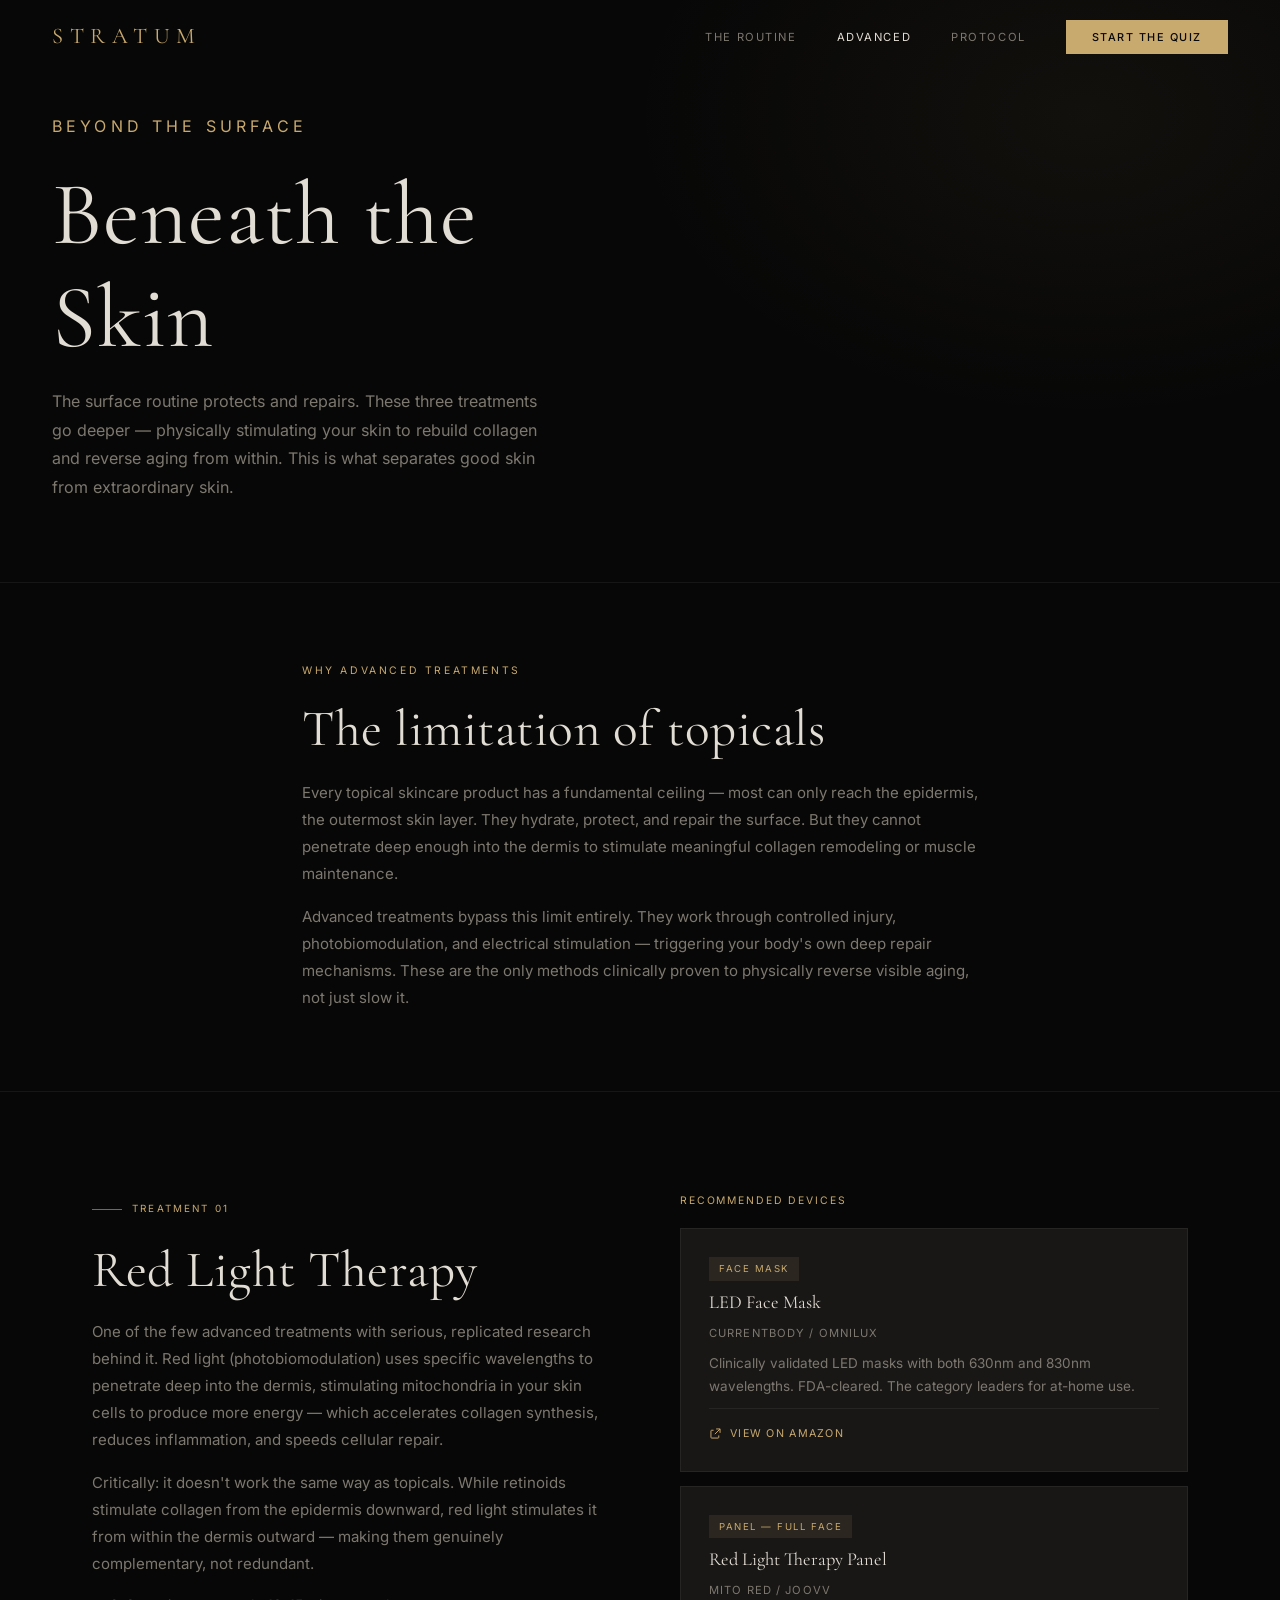
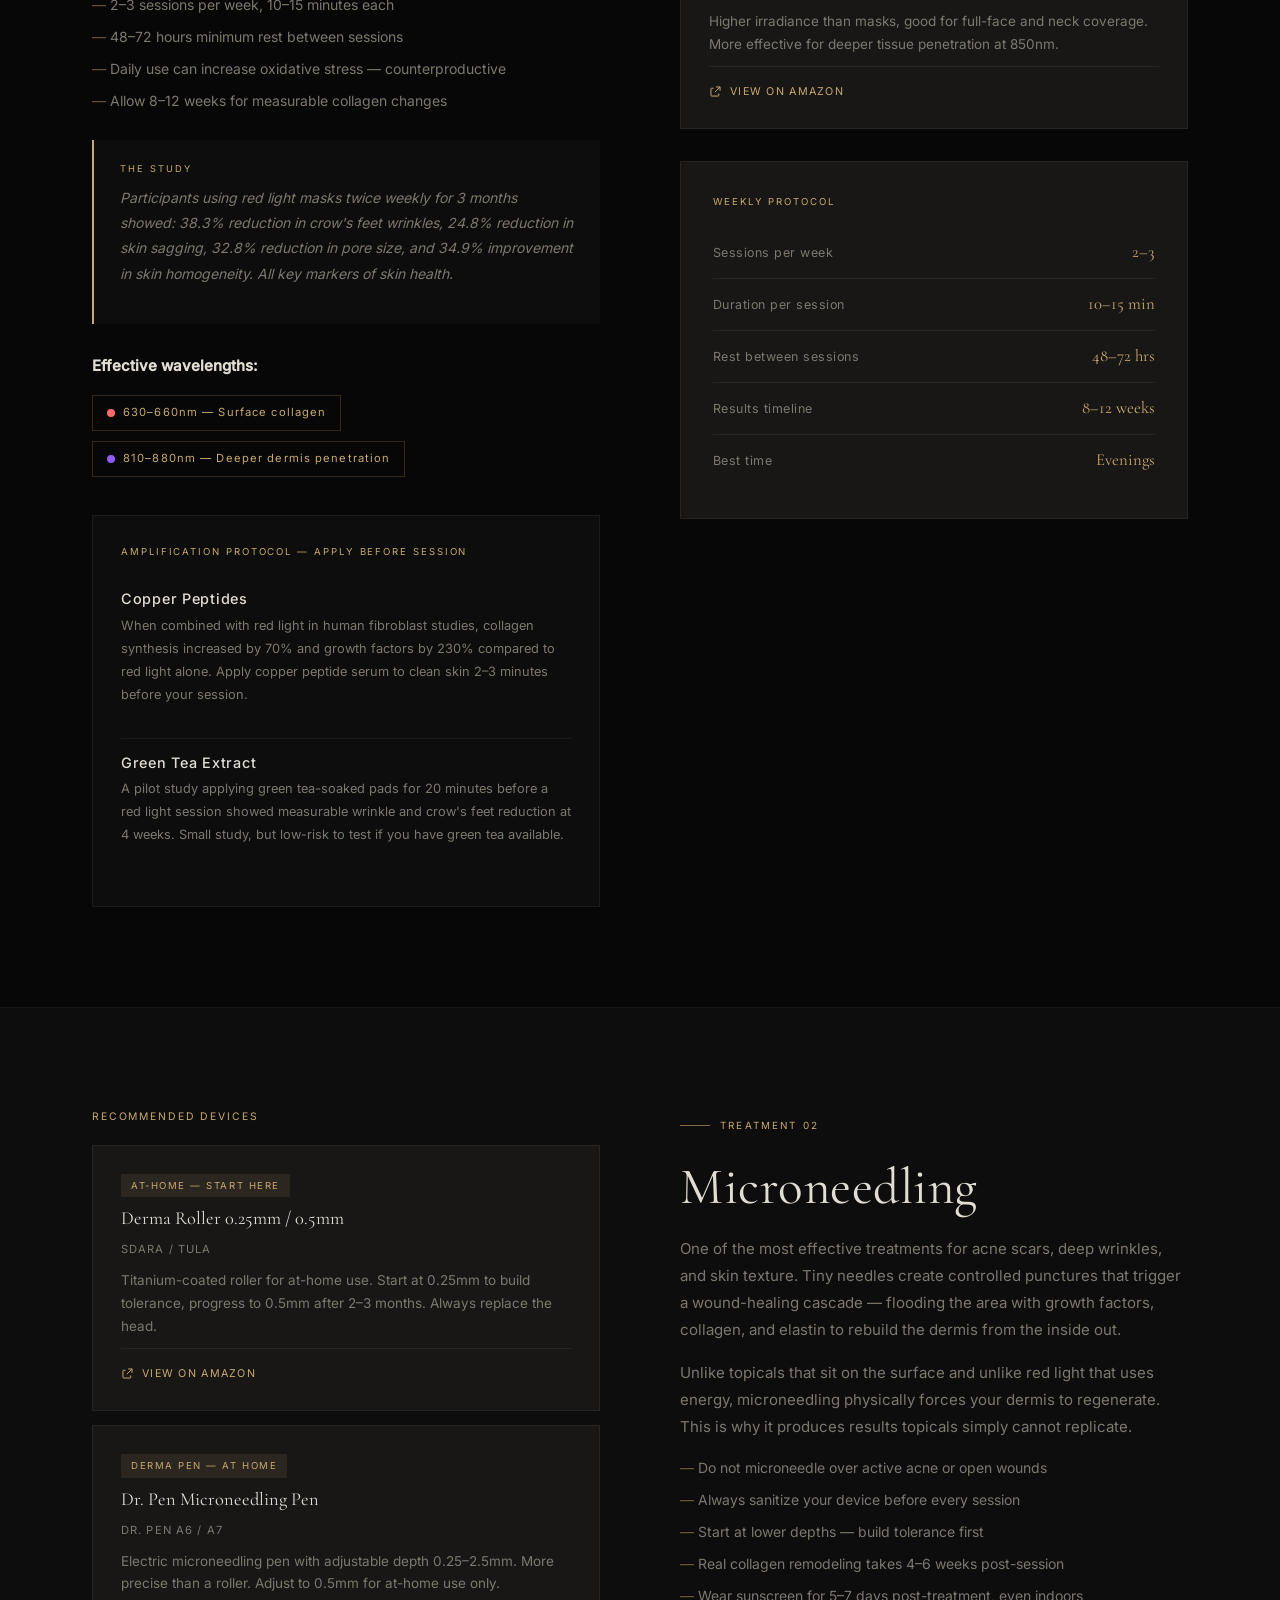
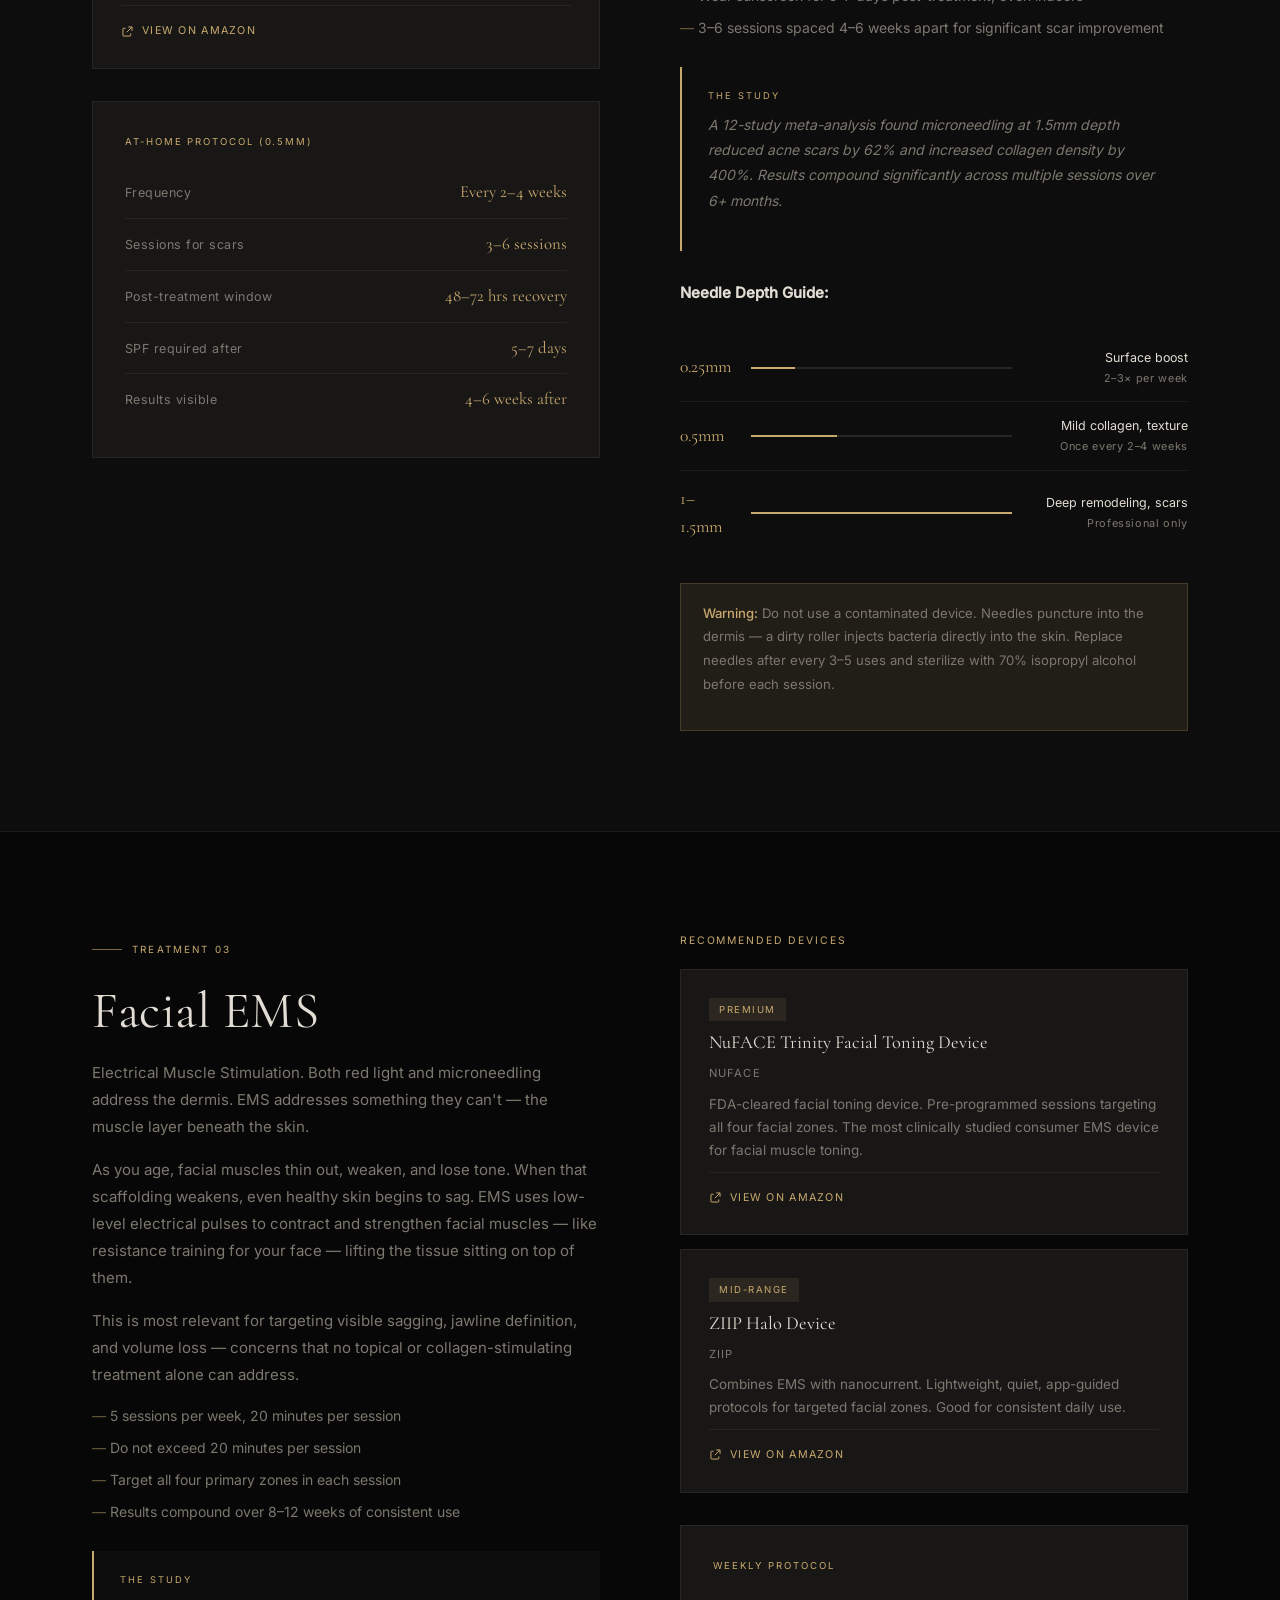
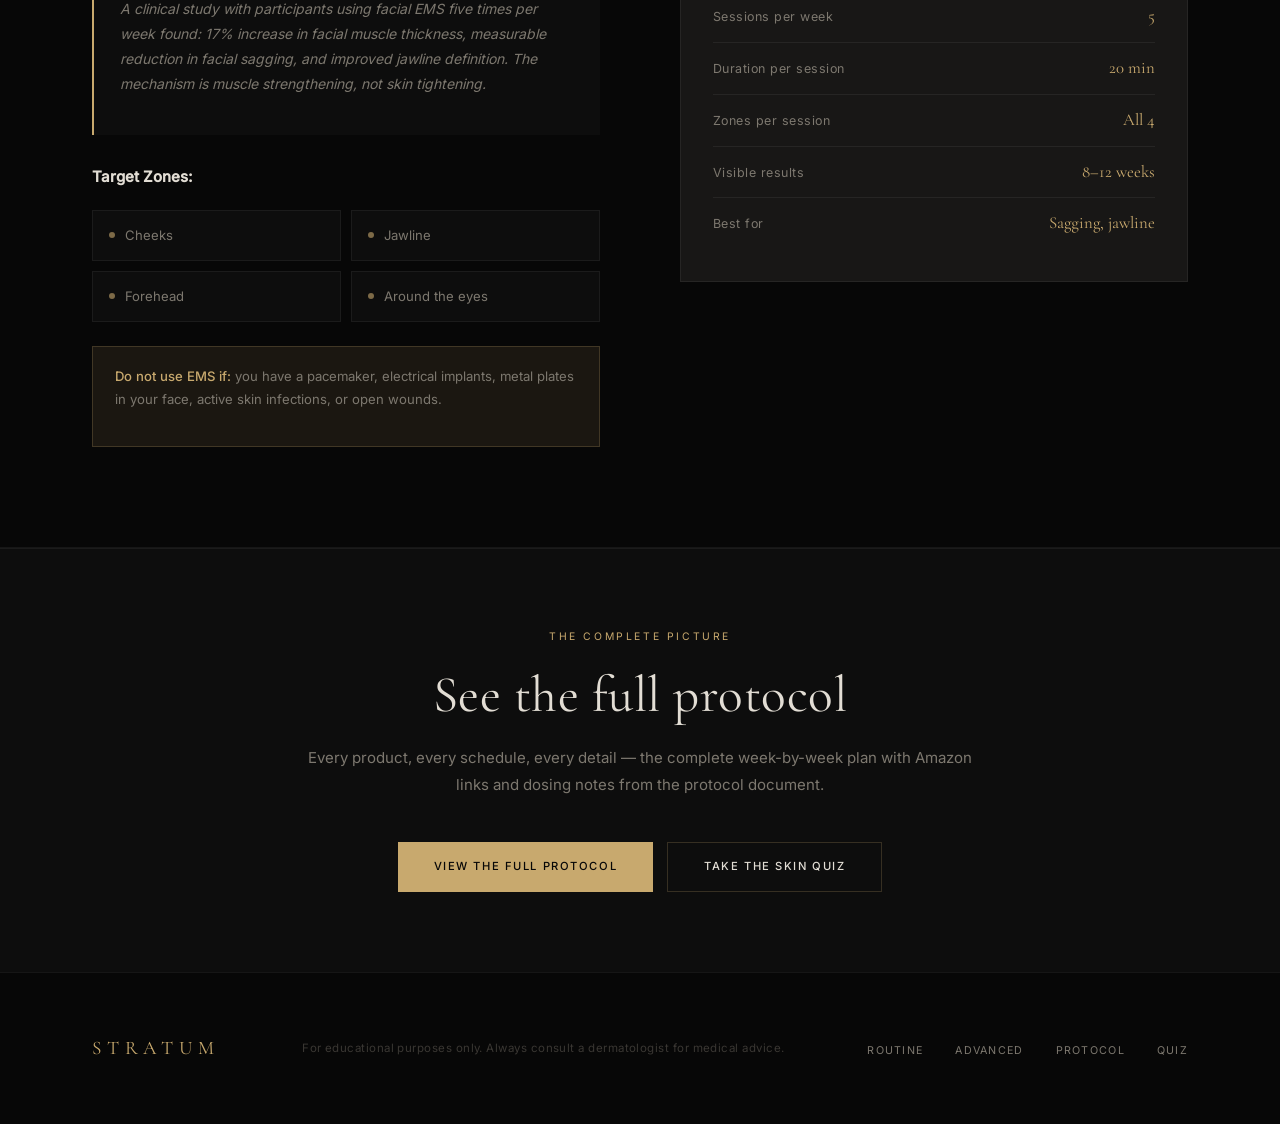
==== advanced.html @ c1dcb4db "Initial deploy — STRATUM skincare site Static site with surface routine, advanced treatments, full p" ====
<!DOCTYPE html>
<html lang="en">
<head>
  <meta charset="UTF-8">
  <meta name="viewport" content="width=device-width, initial-scale=1.0">
  <title>Advanced Treatments — STRATUM</title>
  <link rel="stylesheet" href="styles.css">
  <style>
    .treatment-section {
      padding: 100px 0;
      border-bottom: 1px solid var(--border);
    }
    .treatment-section:last-of-type { border-bottom: none; }
    .treatment-inner {
      display: grid;
      grid-template-columns: 1fr 1fr;
      gap: 80px;
      align-items: start;
    }
    .treatment-badge {
      display: inline-flex;
      align-items: center;
      gap: 10px;
      font-size: 0.62rem;
      letter-spacing: 0.22em;
      text-transform: uppercase;
      color: var(--gold);
      margin-bottom: 24px;
    }
    .treatment-badge::before {
      content: '';
      display: block;
      width: 30px;
      height: 1px;
      background: var(--gold);
      opacity: 0.6;
    }
    .treatment-content h2 { margin-bottom: 18px; }
    .treatment-content p { margin-bottom: 16px; }
    .treatment-content ul { list-style: none; padding: 0; margin: 16px 0; }
    .treatment-content ul li {
      position: relative;
      padding-left: 18px;
      font-size: 0.875rem;
      color: var(--text-muted);
      margin-bottom: 9px;
      line-height: 1.65;
    }
    .treatment-content ul li::before { content: '—'; position: absolute; left: 0; color: var(--gold); opacity: 0.5; }

    /* Protocol card */
    .protocol-card {
      background: var(--card);
      border: 1px solid var(--border);
      padding: 32px;
    }
    .protocol-card-label {
      font-size: 0.6rem;
      letter-spacing: 0.2em;
      text-transform: uppercase;
      color: var(--gold);
      margin-bottom: 18px;
      display: block;
    }
    .protocol-row {
      display: flex;
      justify-content: space-between;
      align-items: baseline;
      padding: 12px 0;
      border-bottom: 1px solid var(--border);
    }
    .protocol-row:last-child { border-bottom: none; }
    .protocol-key { font-size: 0.78rem; color: var(--text-muted); letter-spacing: 0.04em; }
    .protocol-val {
      font-family: var(--font-display);
      font-size: 1.05rem;
      color: var(--gold);
    }

    /* Needle depth visual */
    .depth-visual { margin: 28px 0; }
    .depth-row {
      display: flex;
      align-items: center;
      gap: 16px;
      padding: 14px 0;
      border-bottom: 1px solid var(--border);
    }
    .depth-row:last-child { border-bottom: none; }
    .depth-mm {
      font-family: var(--font-display);
      font-size: 1.1rem;
      color: var(--gold);
      width: 55px;
      flex-shrink: 0;
    }
    .depth-bar-wrap { flex: 1; height: 2px; background: var(--border-mid); }
    .depth-bar { height: 100%; background: var(--gold); }
    .depth-info { display: flex; flex-direction: column; gap: 2px; flex-shrink: 0; min-width: 160px; text-align: right; }
    .depth-title { font-size: 0.78rem; color: var(--text); }
    .depth-freq { font-size: 0.68rem; color: var(--text-muted); letter-spacing: 0.06em; }

    /* Wavelength badge */
    .wavelength-badge {
      display: inline-flex;
      align-items: center;
      gap: 8px;
      padding: 8px 14px;
      border: 1px solid var(--gold-border);
      font-size: 0.7rem;
      color: var(--gold);
      letter-spacing: 0.1em;
      margin-right: 10px;
      margin-bottom: 10px;
    }
    .wavelength-dot { width: 8px; height: 8px; border-radius: 50%; }

    /* EMS zones */
    .zone-grid { display: grid; grid-template-columns: 1fr 1fr; gap: 10px; margin-top: 20px; }
    .zone-item {
      padding: 14px 16px;
      background: var(--surface);
      border: 1px solid var(--border);
      font-size: 0.82rem;
      color: var(--text-muted);
      display: flex;
      align-items: center;
      gap: 10px;
    }
    .zone-item::before {
      content: '';
      display: block;
      width: 6px; height: 6px;
      border-radius: 50%;
      background: var(--gold);
      opacity: 0.6;
      flex-shrink: 0;
    }

    .amplifier-box {
      background: var(--surface);
      border: 1px solid var(--border);
      padding: 28px;
      margin-top: 28px;
    }
    .amplifier-box-label {
      font-size: 0.6rem;
      letter-spacing: 0.2em;
      text-transform: uppercase;
      color: var(--gold);
      margin-bottom: 16px;
      display: block;
    }
    .amplifier-item {
      padding: 16px 0;
      border-bottom: 1px solid var(--border);
    }
    .amplifier-item:last-child { border-bottom: none; }
    .amplifier-item h5 { font-size: 0.9rem; margin-bottom: 6px; font-family: var(--font-body); font-weight: 500; color: var(--text); }
    .amplifier-item p { font-size: 0.8rem; }

    @media (max-width: 960px) {
      .treatment-inner { grid-template-columns: 1fr; gap: 48px; }
      .depth-info { min-width: 120px; }
    }
    @media (max-width: 640px) {
      .zone-grid { grid-template-columns: 1fr; }
    }
  </style>
</head>
<body>

  <nav class="nav" id="nav">
    <a href="index.html" class="nav-logo">Stratum</a>
    <ul class="nav-links">
      <li><a href="surface.html">The Routine</a></li>
      <li><a href="advanced.html" class="active">Advanced</a></li>
      <li><a href="protocol.html">Protocol</a></li>
      <li><a href="quiz.html" class="nav-quiz">Start the Quiz</a></li>
    </ul>
  </nav>

  <!-- Page Hero -->
  <div class="page-hero">
    <p class="page-hero-label">Beyond the Surface</p>
    <h1>Beneath the<br>Skin</h1>
    <p>The surface routine protects and repairs. These three treatments go deeper — physically stimulating your skin to rebuild collagen and reverse aging from within. This is what separates good skin from extraordinary skin.</p>
  </div>

  <!-- Intro context -->
  <section style="padding:80px 0; border-bottom:1px solid var(--border);">
    <div class="container-sm">
      <div class="fade-up">
        <span class="section-label">Why Advanced Treatments</span>
        <h2 style="margin-bottom:20px;">The limitation of topicals</h2>
        <p>Every topical skincare product has a fundamental ceiling — most can only reach the epidermis, the outermost skin layer. They hydrate, protect, and repair the surface. But they cannot penetrate deep enough into the dermis to stimulate meaningful collagen remodeling or muscle maintenance.</p>
        <p style="margin-top:16px;">Advanced treatments bypass this limit entirely. They work through controlled injury, photobiomodulation, and electrical stimulation — triggering your body's own deep repair mechanisms. These are the only methods clinically proven to physically reverse visible aging, not just slow it.</p>
      </div>
    </div>
  </section>

  <!-- ── TREATMENT 01: RED LIGHT THERAPY ── -->
  <section class="treatment-section">
    <div class="container">
      <div class="treatment-inner fade-up">
        <div class="treatment-content">
          <div class="treatment-badge">Treatment 01</div>
          <h2>Red Light Therapy</h2>
          <p>One of the few advanced treatments with serious, replicated research behind it. Red light (photobiomodulation) uses specific wavelengths to penetrate deep into the dermis, stimulating mitochondria in your skin cells to produce more energy — which accelerates collagen synthesis, reduces inflammation, and speeds cellular repair.</p>
          <p>Critically: it doesn't work the same way as topicals. While retinoids stimulate collagen from the epidermis downward, red light stimulates it from within the dermis outward — making them genuinely complementary, not redundant.</p>
          <ul>
            <li>2–3 sessions per week, 10–15 minutes each</li>
            <li>48–72 hours minimum rest between sessions</li>
            <li>Daily use can increase oxidative stress — counterproductive</li>
            <li>Allow 8–12 weeks for measurable collagen changes</li>
          </ul>
          <div class="science-box">
            <span class="science-label">The Study</span>
            <p>Participants using red light masks twice weekly for 3 months showed: 38.3% reduction in crow's feet wrinkles, 24.8% reduction in skin sagging, 32.8% reduction in pore size, and 34.9% improvement in skin homogeneity. All key markers of skin health.</p>
          </div>

          <p style="margin-top:24px;"><strong style="color:var(--text);">Effective wavelengths:</strong></p>
          <div style="margin-top:12px;">
            <div class="wavelength-badge">
              <div class="wavelength-dot" style="background:#ff6b6b;"></div>
              630–660nm — Surface collagen
            </div>
            <div class="wavelength-badge">
              <div class="wavelength-dot" style="background:#8b5cf6;"></div>
              810–880nm — Deeper dermis penetration
            </div>
          </div>

          <div class="amplifier-box">
            <span class="amplifier-box-label">Amplification Protocol — Apply Before Session</span>
            <div class="amplifier-item">
              <h5>Copper Peptides</h5>
              <p>When combined with red light in human fibroblast studies, collagen synthesis increased by 70% and growth factors by 230% compared to red light alone. Apply copper peptide serum to clean skin 2–3 minutes before your session.</p>
            </div>
            <div class="amplifier-item">
              <h5>Green Tea Extract</h5>
              <p>A pilot study applying green tea-soaked pads for 20 minutes before a red light session showed measurable wrinkle and crow's feet reduction at 4 weeks. Small study, but low-risk to test if you have green tea available.</p>
            </div>
          </div>
        </div>

        <div>
          <p class="step-products-label">Recommended Devices</p>
          <div style="display:flex;flex-direction:column;gap:14px;margin-bottom:32px;">
            <div class="product-card">
              <span class="product-tag">Face Mask</span>
              <div class="product-name">LED Face Mask</div>
              <div class="product-brand">CurrentBody / Omnilux</div>
              <p class="product-desc">Clinically validated LED masks with both 630nm and 830nm wavelengths. FDA-cleared. The category leaders for at-home use.</p>
              <a href="https://amzn.to/3Mafp1Z" target="_blank" class="amazon-link">
                <svg viewBox="0 0 20 20" fill="none" stroke="currentColor" stroke-width="1.5"><path d="M11 3H17V9M17 3L9 11M7 5H4a1 1 0 00-1 1v10a1 1 0 001 1h10a1 1 0 001-1v-3"/></svg>
                View on Amazon
              </a>
            </div>
            <div class="product-card">
              <span class="product-tag">Panel — Full Face</span>
              <div class="product-name">Red Light Therapy Panel</div>
              <div class="product-brand">Mito Red / Joovv</div>
              <p class="product-desc">Higher irradiance than masks, good for full-face and neck coverage. More effective for deeper tissue penetration at 850nm.</p>
              <a href="https://amzn.to/3Mafp1Z" target="_blank" class="amazon-link">
                <svg viewBox="0 0 20 20" fill="none" stroke="currentColor" stroke-width="1.5"><path d="M11 3H17V9M17 3L9 11M7 5H4a1 1 0 00-1 1v10a1 1 0 001 1h10a1 1 0 001-1v-3"/></svg>
                View on Amazon
              </a>
            </div>
          </div>
          <div class="protocol-card">
            <span class="protocol-card-label">Weekly Protocol</span>
            <div class="protocol-row"><span class="protocol-key">Sessions per week</span><span class="protocol-val">2–3</span></div>
            <div class="protocol-row"><span class="protocol-key">Duration per session</span><span class="protocol-val">10–15 min</span></div>
            <div class="protocol-row"><span class="protocol-key">Rest between sessions</span><span class="protocol-val">48–72 hrs</span></div>
            <div class="protocol-row"><span class="protocol-key">Results timeline</span><span class="protocol-val">8–12 weeks</span></div>
            <div class="protocol-row"><span class="protocol-key">Best time</span><span class="protocol-val">Evenings</span></div>
          </div>
        </div>
      </div>
    </div>
  </section>

  <!-- ── TREATMENT 02: MICRONEEDLING ── -->
  <section class="treatment-section" style="background:var(--surface);">
    <div class="container">
      <div class="treatment-inner fade-up" style="direction:rtl;">
        <div class="treatment-content" style="direction:ltr;">
          <div class="treatment-badge">Treatment 02</div>
          <h2>Microneedling</h2>
          <p>One of the most effective treatments for acne scars, deep wrinkles, and skin texture. Tiny needles create controlled punctures that trigger a wound-healing cascade — flooding the area with growth factors, collagen, and elastin to rebuild the dermis from the inside out.</p>
          <p>Unlike topicals that sit on the surface and unlike red light that uses energy, microneedling physically forces your dermis to regenerate. This is why it produces results topicals simply cannot replicate.</p>
          <ul>
            <li>Do not microneedle over active acne or open wounds</li>
            <li>Always sanitize your device before every session</li>
            <li>Start at lower depths — build tolerance first</li>
            <li>Real collagen remodeling takes 4–6 weeks post-session</li>
            <li>Wear sunscreen for 5–7 days post-treatment, even indoors</li>
            <li>3–6 sessions spaced 4–6 weeks apart for significant scar improvement</li>
          </ul>
          <div class="science-box">
            <span class="science-label">The Study</span>
            <p>A 12-study meta-analysis found microneedling at 1.5mm depth reduced acne scars by 62% and increased collagen density by 400%. Results compound significantly across multiple sessions over 6+ months.</p>
          </div>

          <p style="margin-top:24px; margin-bottom:16px;"><strong style="color:var(--text);">Needle Depth Guide:</strong></p>
          <div class="depth-visual">
            <div class="depth-row">
              <div class="depth-mm">0.25mm</div>
              <div class="depth-bar-wrap"><div class="depth-bar" style="width:17%;"></div></div>
              <div class="depth-info">
                <div class="depth-title">Surface boost</div>
                <div class="depth-freq">2–3× per week</div>
              </div>
            </div>
            <div class="depth-row">
              <div class="depth-mm">0.5mm</div>
              <div class="depth-bar-wrap"><div class="depth-bar" style="width:33%;"></div></div>
              <div class="depth-info">
                <div class="depth-title">Mild collagen, texture</div>
                <div class="depth-freq">Once every 2–4 weeks</div>
              </div>
            </div>
            <div class="depth-row">
              <div class="depth-mm">1–1.5mm</div>
              <div class="depth-bar-wrap"><div class="depth-bar" style="width:100%;"></div></div>
              <div class="depth-info">
                <div class="depth-title">Deep remodeling, scars</div>
                <div class="depth-freq">Professional only</div>
              </div>
            </div>
          </div>

          <div class="note-box">
            <p><strong>Warning:</strong> Do not use a contaminated device. Needles puncture into the dermis — a dirty roller injects bacteria directly into the skin. Replace needles after every 3–5 uses and sterilize with 70% isopropyl alcohol before each session.</p>
          </div>
        </div>

        <div style="direction:ltr;">
          <p class="step-products-label">Recommended Devices</p>
          <div style="display:flex;flex-direction:column;gap:14px;margin-bottom:32px;">
            <div class="product-card">
              <span class="product-tag">At-Home — Start Here</span>
              <div class="product-name">Derma Roller 0.25mm / 0.5mm</div>
              <div class="product-brand">Sdara / Tula</div>
              <p class="product-desc">Titanium-coated roller for at-home use. Start at 0.25mm to build tolerance, progress to 0.5mm after 2–3 months. Always replace the head.</p>
              <a href="https://amzn.to/4rAAYHT" target="_blank" class="amazon-link">
                <svg viewBox="0 0 20 20" fill="none" stroke="currentColor" stroke-width="1.5"><path d="M11 3H17V9M17 3L9 11M7 5H4a1 1 0 00-1 1v10a1 1 0 001 1h10a1 1 0 001-1v-3"/></svg>
                View on Amazon
              </a>
            </div>
            <div class="product-card">
              <span class="product-tag">Derma Pen — At Home</span>
              <div class="product-name">Dr. Pen Microneedling Pen</div>
              <div class="product-brand">Dr. Pen A6 / A7</div>
              <p class="product-desc">Electric microneedling pen with adjustable depth 0.25–2.5mm. More precise than a roller. Adjust to 0.5mm for at-home use only.</p>
              <a href="https://amzn.to/4rAAYHT" target="_blank" class="amazon-link">
                <svg viewBox="0 0 20 20" fill="none" stroke="currentColor" stroke-width="1.5"><path d="M11 3H17V9M17 3L9 11M7 5H4a1 1 0 00-1 1v10a1 1 0 001 1h10a1 1 0 001-1v-3"/></svg>
                View on Amazon
              </a>
            </div>
          </div>
          <div class="protocol-card">
            <span class="protocol-card-label">At-Home Protocol (0.5mm)</span>
            <div class="protocol-row"><span class="protocol-key">Frequency</span><span class="protocol-val">Every 2–4 weeks</span></div>
            <div class="protocol-row"><span class="protocol-key">Sessions for scars</span><span class="protocol-val">3–6 sessions</span></div>
            <div class="protocol-row"><span class="protocol-key">Post-treatment window</span><span class="protocol-val">48–72 hrs recovery</span></div>
            <div class="protocol-row"><span class="protocol-key">SPF required after</span><span class="protocol-val">5–7 days</span></div>
            <div class="protocol-row"><span class="protocol-key">Results visible</span><span class="protocol-val">4–6 weeks after</span></div>
          </div>
        </div>
      </div>
    </div>
  </section>

  <!-- ── TREATMENT 03: EMS ── -->
  <section class="treatment-section">
    <div class="container">
      <div class="treatment-inner fade-up">
        <div class="treatment-content">
          <div class="treatment-badge">Treatment 03</div>
          <h2>Facial EMS</h2>
          <p>Electrical Muscle Stimulation. Both red light and microneedling address the dermis. EMS addresses something they can't — the muscle layer beneath the skin.</p>
          <p>As you age, facial muscles thin out, weaken, and lose tone. When that scaffolding weakens, even healthy skin begins to sag. EMS uses low-level electrical pulses to contract and strengthen facial muscles — like resistance training for your face — lifting the tissue sitting on top of them.</p>
          <p>This is most relevant for targeting visible sagging, jawline definition, and volume loss — concerns that no topical or collagen-stimulating treatment alone can address.</p>
          <ul>
            <li>5 sessions per week, 20 minutes per session</li>
            <li>Do not exceed 20 minutes per session</li>
            <li>Target all four primary zones in each session</li>
            <li>Results compound over 8–12 weeks of consistent use</li>
          </ul>
          <div class="science-box">
            <span class="science-label">The Study</span>
            <p>A clinical study with participants using facial EMS five times per week found: 17% increase in facial muscle thickness, measurable reduction in facial sagging, and improved jawline definition. The mechanism is muscle strengthening, not skin tightening.</p>
          </div>

          <p style="margin-top:24px; margin-bottom:14px;"><strong style="color:var(--text);">Target Zones:</strong></p>
          <div class="zone-grid">
            <div class="zone-item">Cheeks</div>
            <div class="zone-item">Jawline</div>
            <div class="zone-item">Forehead</div>
            <div class="zone-item">Around the eyes</div>
          </div>

          <div class="note-box" style="margin-top:24px;">
            <p><strong>Do not use EMS if:</strong> you have a pacemaker, electrical implants, metal plates in your face, active skin infections, or open wounds.</p>
          </div>
        </div>

        <div>
          <p class="step-products-label">Recommended Devices</p>
          <div style="display:flex;flex-direction:column;gap:14px;margin-bottom:32px;">
            <div class="product-card">
              <span class="product-tag">Premium</span>
              <div class="product-name">NuFACE Trinity Facial Toning Device</div>
              <div class="product-brand">NuFACE</div>
              <p class="product-desc">FDA-cleared facial toning device. Pre-programmed sessions targeting all four facial zones. The most clinically studied consumer EMS device for facial muscle toning.</p>
              <a href="https://amzn.to/4rAAYHT" target="_blank" class="amazon-link">
                <svg viewBox="0 0 20 20" fill="none" stroke="currentColor" stroke-width="1.5"><path d="M11 3H17V9M17 3L9 11M7 5H4a1 1 0 00-1 1v10a1 1 0 001 1h10a1 1 0 001-1v-3"/></svg>
                View on Amazon
              </a>
            </div>
            <div class="product-card">
              <span class="product-tag">Mid-Range</span>
              <div class="product-name">ZIIP Halo Device</div>
              <div class="product-brand">ZIIP</div>
              <p class="product-desc">Combines EMS with nanocurrent. Lightweight, quiet, app-guided protocols for targeted facial zones. Good for consistent daily use.</p>
              <a href="https://amzn.to/4rAAYHT" target="_blank" class="amazon-link">
                <svg viewBox="0 0 20 20" fill="none" stroke="currentColor" stroke-width="1.5"><path d="M11 3H17V9M17 3L9 11M7 5H4a1 1 0 00-1 1v10a1 1 0 001 1h10a1 1 0 001-1v-3"/></svg>
                View on Amazon
              </a>
            </div>
          </div>
          <div class="protocol-card">
            <span class="protocol-card-label">Weekly Protocol</span>
            <div class="protocol-row"><span class="protocol-key">Sessions per week</span><span class="protocol-val">5</span></div>
            <div class="protocol-row"><span class="protocol-key">Duration per session</span><span class="protocol-val">20 min</span></div>
            <div class="protocol-row"><span class="protocol-key">Zones per session</span><span class="protocol-val">All 4</span></div>
            <div class="protocol-row"><span class="protocol-key">Visible results</span><span class="protocol-val">8–12 weeks</span></div>
            <div class="protocol-row"><span class="protocol-key">Best for</span><span class="protocol-val">Sagging, jawline</span></div>
          </div>
        </div>
      </div>
    </div>
  </section>

  <!-- CTA -->
  <section style="padding:80px 0; text-align:center; background:var(--surface); border-top:1px solid var(--border);">
    <div class="container-sm fade-up">
      <span class="section-label" style="display:block;text-align:center;">The Complete Picture</span>
      <h2 style="margin-bottom:20px;">See the full protocol</h2>
      <p style="margin-bottom:44px;">Every product, every schedule, every detail — the complete week-by-week plan with Amazon links and dosing notes from the protocol document.</p>
      <div style="display:flex;gap:14px;justify-content:center;flex-wrap:wrap;">
        <a href="protocol.html" class="btn btn-primary">View the Full Protocol</a>
        <a href="quiz.html" class="btn btn-outline">Take the Skin Quiz</a>
      </div>
    </div>
  </section>

  <footer class="footer">
    <div class="container">
      <div class="footer-inner">
        <a href="index.html" class="footer-logo">Stratum</a>
        <p class="footer-note">For educational purposes only. Always consult a dermatologist for medical advice.</p>
        <ul class="footer-links">
          <li><a href="surface.html">Routine</a></li>
          <li><a href="advanced.html">Advanced</a></li>
          <li><a href="protocol.html">Protocol</a></li>
          <li><a href="quiz.html">Quiz</a></li>
        </ul>
      </div>
    </div>
  </footer>

  <script src="app.js"></script>
</body>
</html>
---- styles.css ----
/* ============================================================
   STRATUM — Evidence-Based Skincare Design System
   ============================================================ */

/* ── Fonts (self-hosted) ── */
@font-face {
  font-family: 'Cormorant Garamond';
  font-style: normal;
  font-weight: 300 500;
  font-display: swap;
  src: url('fonts/cormorant-garamond.woff2') format('woff2');
}
@font-face {
  font-family: 'Cormorant Garamond';
  font-style: italic;
  font-weight: 300 400;
  font-display: swap;
  src: url('fonts/cormorant-garamond-italic.woff2') format('woff2');
}
@font-face {
  font-family: 'Inter';
  font-style: normal;
  font-weight: 300 500;
  font-display: swap;
  src: url('fonts/inter.woff2') format('woff2');
}

/* Reset */
*, *::before, *::after { box-sizing: border-box; margin: 0; padding: 0; }
html { scroll-behavior: smooth; font-size: 16px; }

/* ── Variables ── */
:root {
  --bg:           #070707;
  --surface:      #0d0d0d;
  --surface-2:    #131313;
  --card:         #181716;
  --card-hover:   #1e1c1b;

  --gold:         #c8a96e;
  --gold-light:   #e0cba0;
  --gold-dim:     rgba(200, 169, 110, 0.10);
  --gold-border:  rgba(200, 169, 110, 0.22);
  --gold-glow:    rgba(200, 169, 110, 0.06);

  --cream:        #ece7dd;
  --text:         #e2ddd4;
  --text-muted:   #7d786f;
  --text-dim:     #3a3733;
  --border:       rgba(255, 255, 255, 0.06);
  --border-mid:   rgba(255, 255, 255, 0.10);

  --font-display: 'Cormorant Garamond', Georgia, serif;
  --font-body:    'Inter', system-ui, -apple-system, sans-serif;

  --radius:       3px;
  --ease:         cubic-bezier(0.4, 0, 0.2, 1);
  --trans:        0.3s cubic-bezier(0.4, 0, 0.2, 1);

  --nav-h:        72px;
  --max-w:        1200px;
  --content-w:    780px;
}

/* ── Base ── */
body {
  background: var(--bg);
  color: var(--text);
  font-family: var(--font-body);
  line-height: 1.6;
  -webkit-font-smoothing: antialiased;
  overflow-x: hidden;
}

h1, h2, h3, h4, h5 {
  font-family: var(--font-display);
  font-weight: 400;
  line-height: 1.15;
  letter-spacing: 0.01em;
  color: var(--text);
}

h1 { font-size: clamp(3rem, 7vw, 6rem); }
h2 { font-size: clamp(2rem, 4vw, 3.4rem); }
h3 { font-size: clamp(1.4rem, 2.5vw, 2rem); }
h4 { font-size: 1.35rem; }
h5 { font-size: 1rem; font-family: var(--font-body); font-weight: 500; letter-spacing: 0.05em; }

p { font-size: 0.9375rem; line-height: 1.8; color: var(--text-muted); }
a { color: inherit; text-decoration: none; }
img { display: block; max-width: 100%; }

/* ── Navigation ── */
.nav {
  position: fixed;
  top: 0; left: 0; right: 0;
  z-index: 100;
  height: var(--nav-h);
  display: flex;
  align-items: center;
  padding: 0 52px;
  border-bottom: 1px solid transparent;
  transition: background var(--trans), border-color var(--trans);
}
.nav.scrolled {
  background: rgba(7, 7, 7, 0.94);
  backdrop-filter: blur(24px);
  -webkit-backdrop-filter: blur(24px);
  border-bottom-color: var(--border);
}
.nav-logo {
  font-family: var(--font-display);
  font-size: 1.4rem;
  letter-spacing: 0.3em;
  color: var(--gold);
  text-transform: uppercase;
  margin-right: auto;
  transition: opacity var(--trans);
}
.nav-logo:hover { opacity: 0.8; }
.nav-links { display: flex; align-items: center; gap: 40px; list-style: none; }
.nav-links a {
  font-size: 0.7rem;
  letter-spacing: 0.14em;
  text-transform: uppercase;
  color: var(--text-muted);
  transition: color var(--trans);
}
.nav-links a:hover, .nav-links a.active { color: var(--text); }
.nav-quiz {
  padding: 10px 26px;
  background: var(--gold);
  color: var(--bg) !important;
  font-size: 0.68rem !important;
  letter-spacing: 0.12em;
  font-weight: 500;
  transition: background var(--trans) !important;
}
.nav-quiz:hover { background: var(--gold-light) !important; }

/* ── Layout ── */
.container    { max-width: var(--max-w);    margin: 0 auto; padding: 0 52px; }
.container-sm { max-width: var(--content-w); margin: 0 auto; padding: 0 52px; }
section { padding: 120px 0; }

/* ── Typography helpers ── */
.section-label {
  display: block;
  font-size: 0.65rem;
  letter-spacing: 0.25em;
  text-transform: uppercase;
  color: var(--gold);
  margin-bottom: 20px;
}
.divider {
  display: block;
  width: 48px;
  height: 1px;
  background: var(--gold);
  opacity: 0.5;
  margin: 28px 0;
}

/* ── Buttons ── */
.btn {
  display: inline-flex;
  align-items: center;
  gap: 10px;
  padding: 15px 36px;
  font-family: var(--font-body);
  font-size: 0.7rem;
  letter-spacing: 0.14em;
  text-transform: uppercase;
  border: none;
  cursor: pointer;
  transition: var(--trans);
  text-decoration: none;
  font-weight: 500;
}
.btn-primary { background: var(--gold); color: var(--bg); }
.btn-primary:hover { background: var(--gold-light); transform: translateY(-1px); }
.btn-outline { background: transparent; color: var(--text); border: 1px solid var(--gold-border); }
.btn-outline:hover { border-color: var(--gold); color: var(--gold); }

/* ── Cards ── */
.card {
  background: var(--card);
  border: 1px solid var(--border);
  transition: border-color var(--trans), background var(--trans);
}
.card:hover { border-color: var(--gold-border); background: var(--card-hover); }

/* ── Product Card ── */
.product-card {
  background: var(--card);
  border: 1px solid var(--border);
  padding: 28px;
  display: flex;
  flex-direction: column;
  gap: 10px;
  transition: var(--trans);
}
.product-card:hover { border-color: var(--gold-border); background: var(--card-hover); transform: translateY(-2px); }
.product-tag {
  font-size: 0.6rem;
  letter-spacing: 0.16em;
  text-transform: uppercase;
  color: var(--gold);
  background: var(--gold-dim);
  padding: 4px 10px;
  width: fit-content;
}
.product-name {
  font-family: var(--font-display);
  font-size: 1.15rem;
  color: var(--text);
  line-height: 1.3;
}
.product-brand {
  font-size: 0.7rem;
  letter-spacing: 0.1em;
  text-transform: uppercase;
  color: var(--text-muted);
}
.product-desc { font-size: 0.845rem; color: var(--text-muted); line-height: 1.7; }
.amazon-link {
  display: inline-flex;
  align-items: center;
  gap: 8px;
  font-size: 0.67rem;
  letter-spacing: 0.12em;
  text-transform: uppercase;
  color: var(--gold);
  border-top: 1px solid var(--border);
  padding-top: 16px;
  margin-top: auto;
  transition: gap var(--trans), color var(--trans);
}
.amazon-link:hover { color: var(--gold-light); gap: 14px; }
.amazon-link svg { width: 13px; height: 13px; flex-shrink: 0; }

/* ── Grids ── */
.grid-3 { display: grid; grid-template-columns: repeat(3, 1fr); gap: 20px; }
.grid-2 { display: grid; grid-template-columns: repeat(2, 1fr); gap: 20px; }

/* ── Science Callout ── */
.science-box {
  background: var(--surface);
  border-left: 2px solid var(--gold);
  padding: 22px 26px;
  margin: 28px 0;
}
.science-box .science-label {
  font-size: 0.58rem;
  letter-spacing: 0.22em;
  text-transform: uppercase;
  color: var(--gold);
  margin-bottom: 8px;
  display: block;
}
.science-box p { font-size: 0.875rem; font-style: italic; }

/* ── Note Box ── */
.note-box {
  background: var(--gold-dim);
  border: 1px solid var(--gold-border);
  padding: 18px 22px;
  margin-top: 20px;
}
.note-box p { font-size: 0.82rem; }
.note-box strong { color: var(--gold); font-weight: 500; }

/* ── Fade-in animations ── */
.fade-up {
  opacity: 0;
  transform: translateY(28px);
  transition: opacity 0.75s var(--ease), transform 0.75s var(--ease);
}
.fade-up.visible { opacity: 1; transform: translateY(0); }

/* ── Page Hero (inner pages) ── */
.page-hero {
  min-height: 55vh;
  display: flex;
  flex-direction: column;
  justify-content: flex-end;
  padding: calc(var(--nav-h) + 40px) 52px 80px;
  position: relative;
  overflow: hidden;
  border-bottom: 1px solid var(--border);
}
.page-hero::before {
  content: '';
  position: absolute; inset: 0;
  background: radial-gradient(ellipse 55% 80% at 85% 20%, var(--gold-glow) 0%, transparent 65%);
  pointer-events: none;
}
.page-hero-label {
  font-size: 0.63rem;
  letter-spacing: 0.26em;
  text-transform: uppercase;
  color: var(--gold);
  margin-bottom: 22px;
}
.page-hero h1 { max-width: 680px; margin-bottom: 18px; }
.page-hero > p { max-width: 500px; font-size: 1rem; }

/* ── Step Section ── */
.step-section { padding: 96px 0; border-bottom: 1px solid var(--border); }
.step-section:last-of-type { border-bottom: none; }
.step-inner { display: grid; grid-template-columns: 1fr 1fr; gap: 80px; align-items: start; }
.step-num-wrap { display: flex; align-items: center; gap: 16px; margin-bottom: 26px; }
.step-num {
  width: 46px; height: 46px;
  border: 1px solid var(--gold-border);
  display: flex; align-items: center; justify-content: center;
  font-family: var(--font-display);
  font-size: 1.05rem;
  color: var(--gold);
  flex-shrink: 0;
}
.step-name { font-size: 0.62rem; letter-spacing: 0.2em; text-transform: uppercase; color: var(--gold); }
.step-content h2 { margin-bottom: 18px; }
.step-content p { margin-bottom: 16px; }
.step-content ul { list-style: none; padding: 0; margin-bottom: 20px; }
.step-content ul li {
  position: relative;
  padding-left: 18px;
  font-size: 0.875rem;
  color: var(--text-muted);
  margin-bottom: 9px;
  line-height: 1.65;
}
.step-content ul li::before { content: '—'; position: absolute; left: 0; color: var(--gold); opacity: 0.5; }
.step-products-label {
  font-size: 0.65rem;
  letter-spacing: 0.18em;
  text-transform: uppercase;
  color: var(--gold);
  margin-bottom: 18px;
}

/* ── Footer ── */
.footer { border-top: 1px solid var(--border); padding: 60px 0; }
.footer-inner { display: flex; align-items: center; justify-content: space-between; flex-wrap: wrap; gap: 24px; }
.footer-logo { font-family: var(--font-display); font-size: 1.2rem; letter-spacing: 0.3em; color: var(--gold); text-transform: uppercase; }
.footer-note { font-size: 0.72rem; color: var(--text-dim); letter-spacing: 0.04em; }
.footer-links { display: flex; gap: 32px; list-style: none; }
.footer-links a { font-size: 0.67rem; letter-spacing: 0.12em; text-transform: uppercase; color: var(--text-muted); transition: color var(--trans); }
.footer-links a:hover { color: var(--text); }

/* ── Schedule Table (protocol page) ── */
.schedule-table { width: 100%; border-collapse: collapse; }
.schedule-table th {
  padding: 14px 20px;
  font-size: 0.62rem;
  letter-spacing: 0.2em;
  text-transform: uppercase;
  color: var(--gold);
  text-align: left;
  border-bottom: 1px solid var(--gold-border);
  font-weight: 400;
  font-family: var(--font-body);
}
.schedule-table td {
  padding: 16px 20px;
  font-size: 0.845rem;
  color: var(--text-muted);
  border-bottom: 1px solid var(--border);
  vertical-align: top;
  line-height: 1.6;
}
.schedule-table tr:hover td { background: var(--surface); }
.schedule-table .day-col {
  font-family: var(--font-display);
  font-size: 1rem;
  color: var(--text);
  white-space: nowrap;
  font-weight: 400;
}
.schedule-table .active-badge {
  display: inline-block;
  padding: 2px 8px;
  font-size: 0.58rem;
  letter-spacing: 0.12em;
  text-transform: uppercase;
  background: var(--gold-dim);
  color: var(--gold);
  border: 1px solid var(--gold-border);
  margin-top: 4px;
}
.schedule-table .recovery-badge {
  display: inline-block;
  padding: 2px 8px;
  font-size: 0.58rem;
  letter-spacing: 0.12em;
  text-transform: uppercase;
  background: rgba(255,255,255,0.03);
  color: var(--text-dim);
  border: 1px solid var(--border);
  margin-top: 4px;
}

/* ── Quiz Styles ── */
.quiz-page {
  min-height: 100vh;
  display: flex;
  flex-direction: column;
  align-items: center;
  justify-content: center;
  padding: calc(var(--nav-h) + 40px) 24px 80px;
}
.quiz-container { width: 100%; max-width: 680px; }
.quiz-progress {
  display: flex;
  align-items: center;
  gap: 8px;
  margin-bottom: 60px;
}
.quiz-progress-bar {
  flex: 1;
  height: 1px;
  background: var(--border-mid);
  position: relative;
  overflow: hidden;
}
.quiz-progress-fill {
  position: absolute;
  left: 0; top: 0; bottom: 0;
  background: var(--gold);
  transition: width 0.5s var(--ease);
}
.quiz-progress-label {
  font-size: 0.65rem;
  letter-spacing: 0.18em;
  text-transform: uppercase;
  color: var(--text-muted);
  white-space: nowrap;
}
.quiz-slide { display: none; }
.quiz-slide.active { display: block; animation: slideIn 0.4s var(--ease); }
@keyframes slideIn {
  from { opacity: 0; transform: translateX(20px); }
  to   { opacity: 1; transform: translateX(0); }
}
.quiz-q {
  font-family: var(--font-display);
  font-size: clamp(1.6rem, 3vw, 2.4rem);
  margin-bottom: 40px;
  line-height: 1.25;
}
.quiz-options { display: flex; flex-direction: column; gap: 12px; }
.quiz-opt {
  display: flex;
  flex-direction: column;
  gap: 4px;
  padding: 20px 24px;
  border: 1px solid var(--border-mid);
  cursor: pointer;
  transition: var(--trans);
  background: var(--surface);
}
.quiz-opt:hover { border-color: var(--gold-border); background: var(--card); }
.quiz-opt.selected { border-color: var(--gold); background: var(--gold-dim); }
.quiz-opt-label { font-size: 0.9rem; color: var(--text); font-weight: 500; }
.quiz-opt-desc { font-size: 0.8rem; color: var(--text-muted); }
.quiz-opt.selected .quiz-opt-label { color: var(--gold); }
.quiz-actions {
  display: flex;
  align-items: center;
  justify-content: space-between;
  margin-top: 40px;
}
.quiz-back {
  font-size: 0.7rem;
  letter-spacing: 0.12em;
  text-transform: uppercase;
  color: var(--text-muted);
  background: none;
  border: none;
  cursor: pointer;
  transition: color var(--trans);
  padding: 0;
  font-family: var(--font-body);
}
.quiz-back:hover { color: var(--text); }
.quiz-results { display: none; }
.quiz-results.active { display: block; animation: slideIn 0.5s var(--ease); }
.result-headline {
  font-family: var(--font-display);
  font-size: clamp(2rem, 5vw, 3.5rem);
  margin-bottom: 12px;
  line-height: 1.15;
}
.result-sub { font-size: 1rem; color: var(--text-muted); margin-bottom: 60px; }
.result-steps { display: flex; flex-direction: column; gap: 20px; margin-bottom: 40px; }
.result-step {
  background: var(--card);
  border: 1px solid var(--border);
  padding: 28px;
  display: grid;
  grid-template-columns: auto 1fr;
  gap: 24px;
  align-items: start;
}
.result-step-num {
  font-family: var(--font-display);
  font-size: 2rem;
  color: var(--gold);
  opacity: 0.4;
  line-height: 1;
  min-width: 36px;
}
.result-step-name {
  font-family: var(--font-display);
  font-size: 1.3rem;
  color: var(--text);
  margin-bottom: 4px;
}
.result-step-type { font-size: 0.72rem; letter-spacing: 0.1em; text-transform: uppercase; color: var(--gold); margin-bottom: 16px; }
.result-products { display: flex; flex-direction: column; gap: 10px; }
.result-product {
  display: flex;
  align-items: center;
  justify-content: space-between;
  gap: 12px;
  padding: 10px 14px;
  background: var(--surface);
  border: 1px solid var(--border);
}
.result-product-info { display: flex; flex-direction: column; gap: 2px; }
.result-product-brand { font-size: 0.65rem; letter-spacing: 0.1em; text-transform: uppercase; color: var(--text-muted); }
.result-product-name { font-size: 0.875rem; color: var(--text); }
.result-amazon {
  font-size: 0.62rem;
  letter-spacing: 0.1em;
  text-transform: uppercase;
  color: var(--gold);
  white-space: nowrap;
  display: flex;
  align-items: center;
  gap: 6px;
  transition: color var(--trans);
  flex-shrink: 0;
}
.result-amazon:hover { color: var(--gold-light); }
.result-amazon svg { width: 11px; height: 11px; }

/* ── Responsive ── */
@media (max-width: 960px) {
  .nav { padding: 0 28px; }
  .container, .container-sm { padding: 0 28px; }
  .page-hero { padding: calc(var(--nav-h) + 20px) 28px 60px; }
  .grid-3 { grid-template-columns: 1fr; }
  .grid-2 { grid-template-columns: 1fr; }
  .step-inner { grid-template-columns: 1fr; gap: 48px; }
  section { padding: 80px 0; }
  .step-section { padding: 72px 0; }
}
@media (max-width: 640px) {
  .nav-links { display: none; }
  .footer-inner { flex-direction: column; text-align: center; }
  .footer-links { justify-content: center; }
  .result-step { grid-template-columns: 1fr; gap: 16px; }
  .result-product { flex-direction: column; align-items: flex-start; gap: 10px; }
}
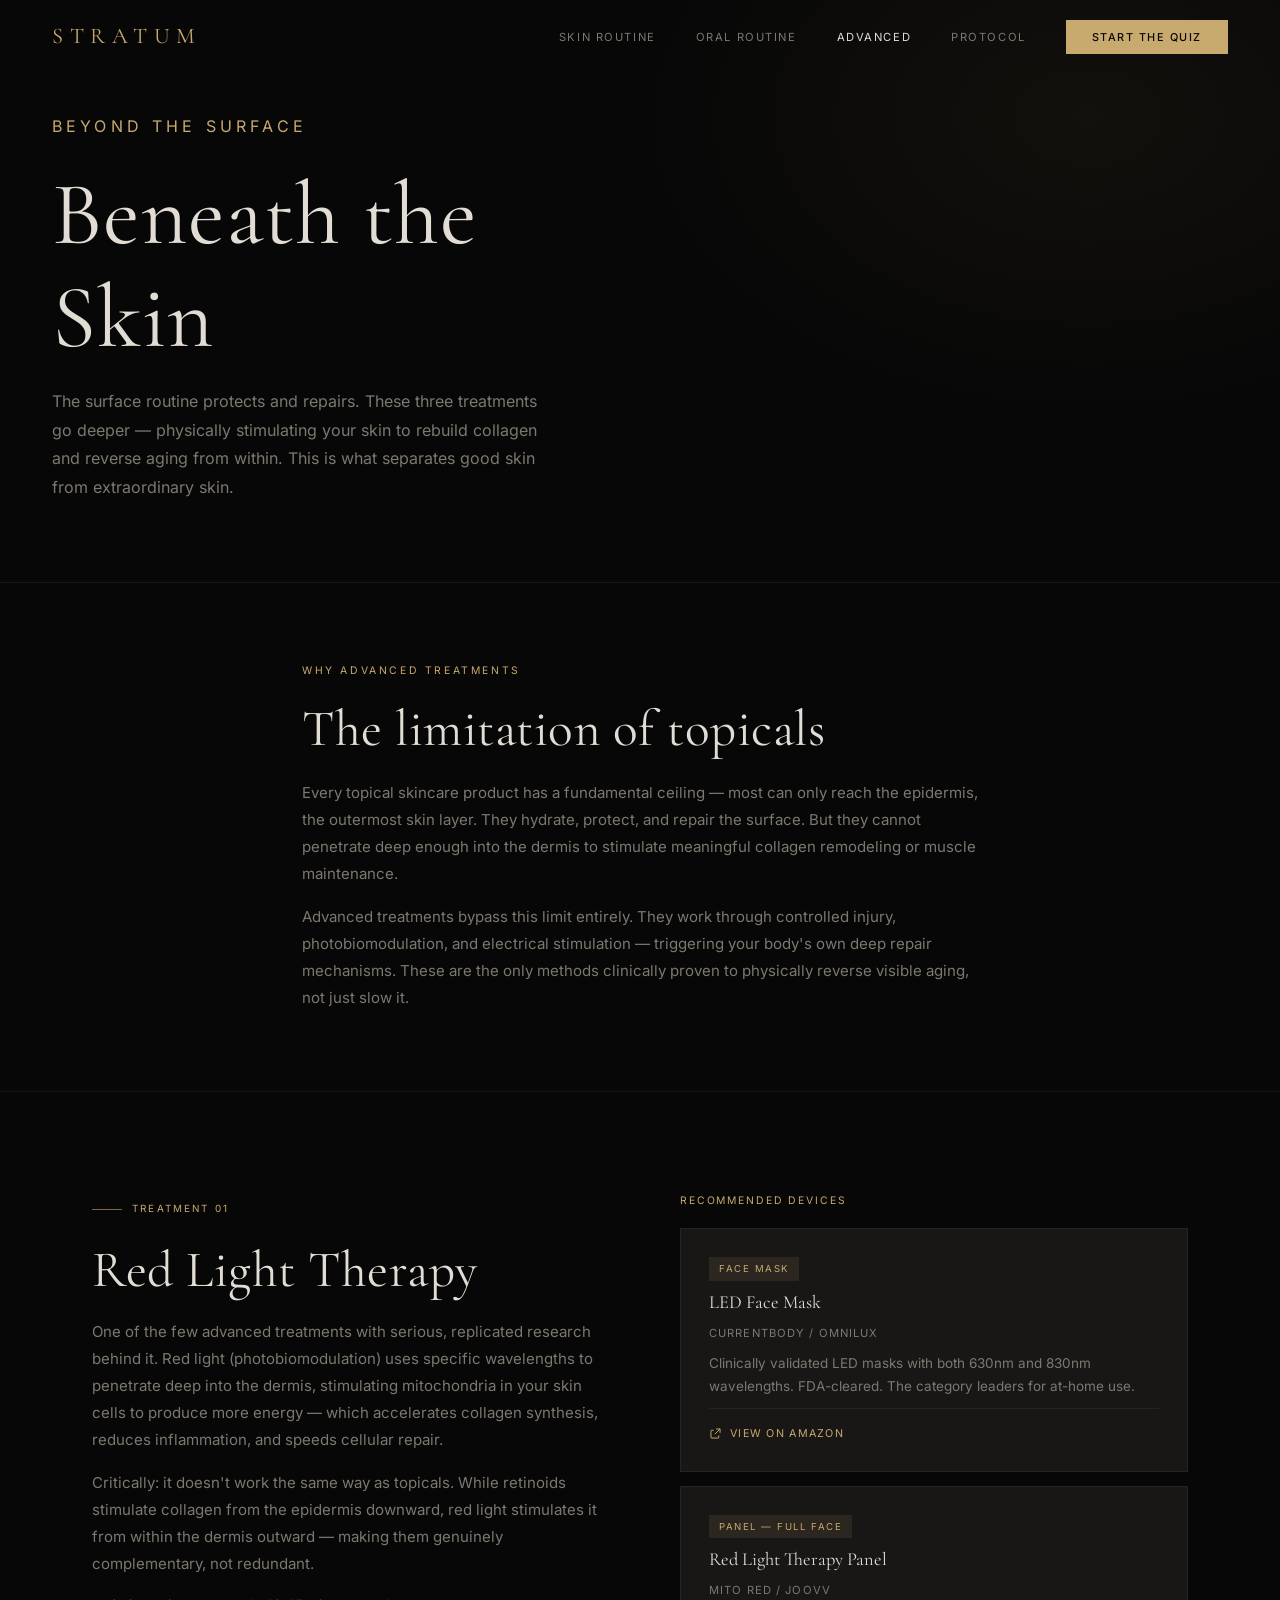
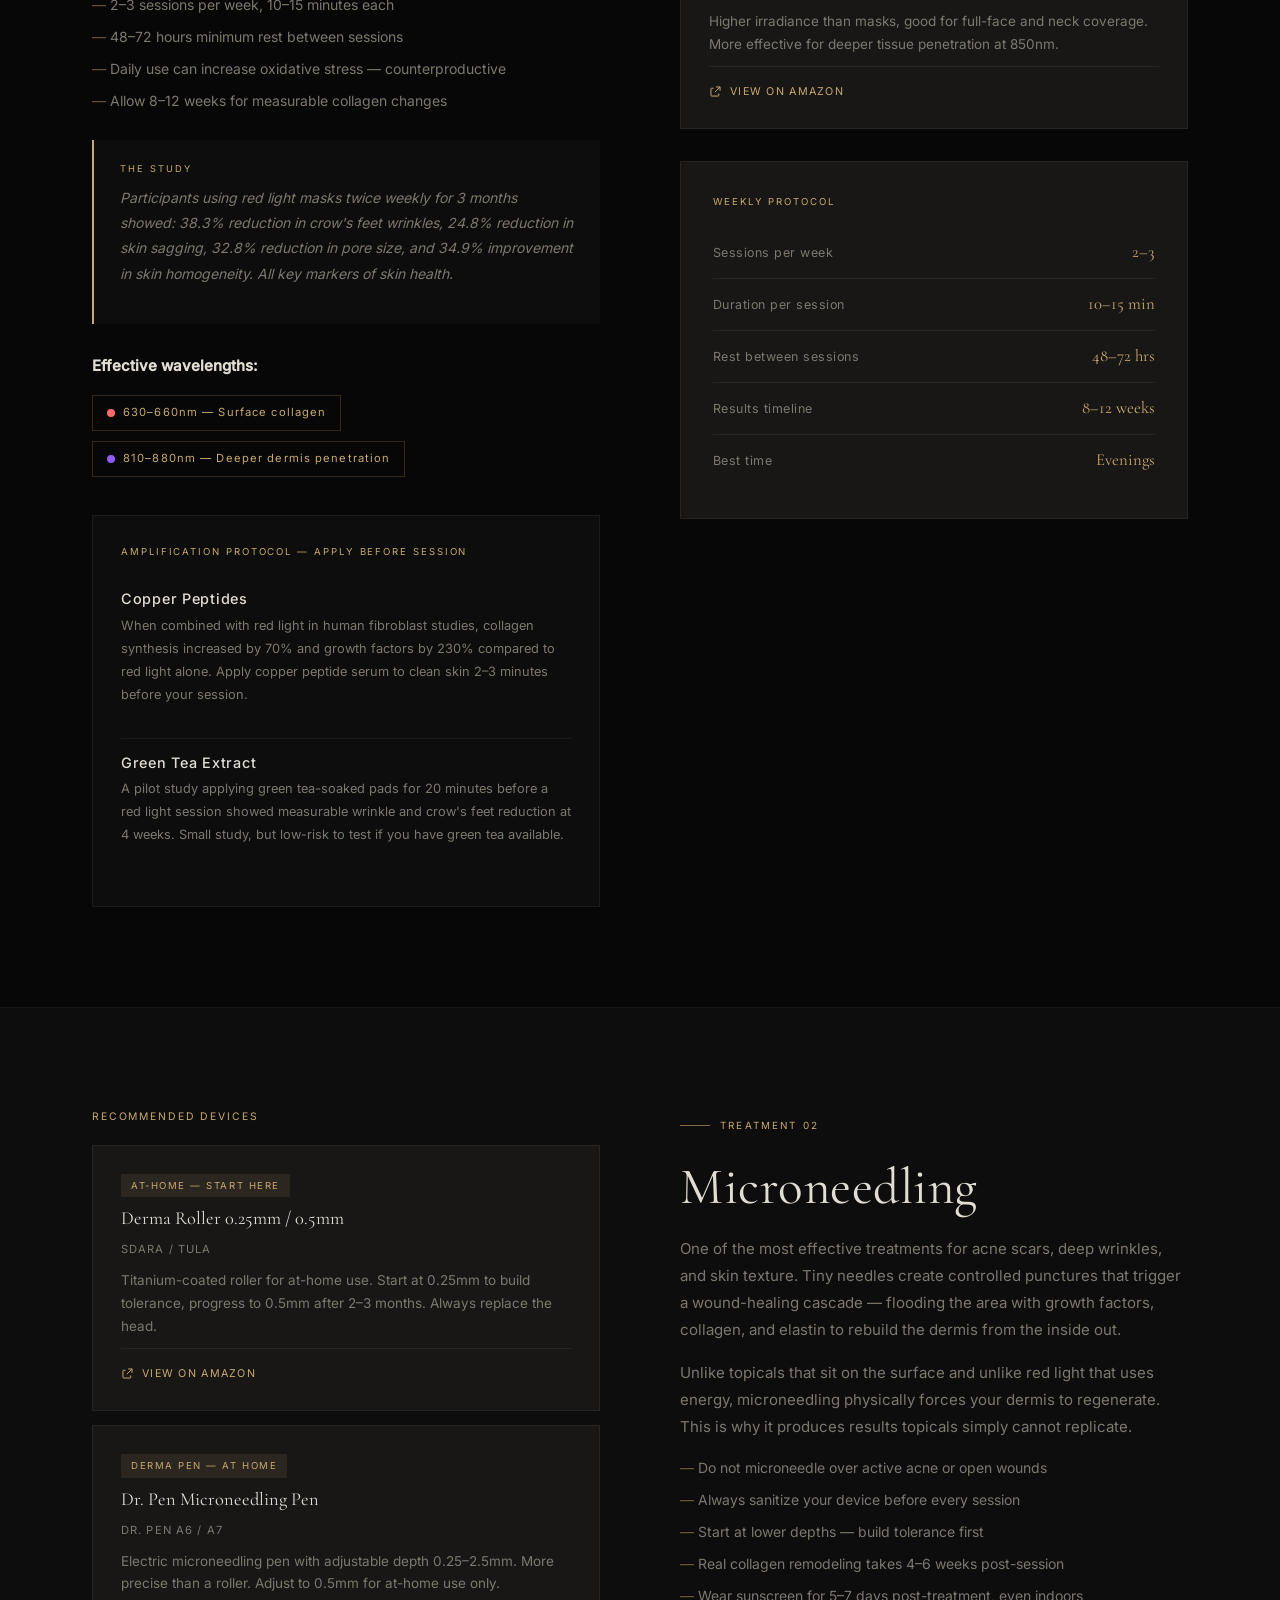
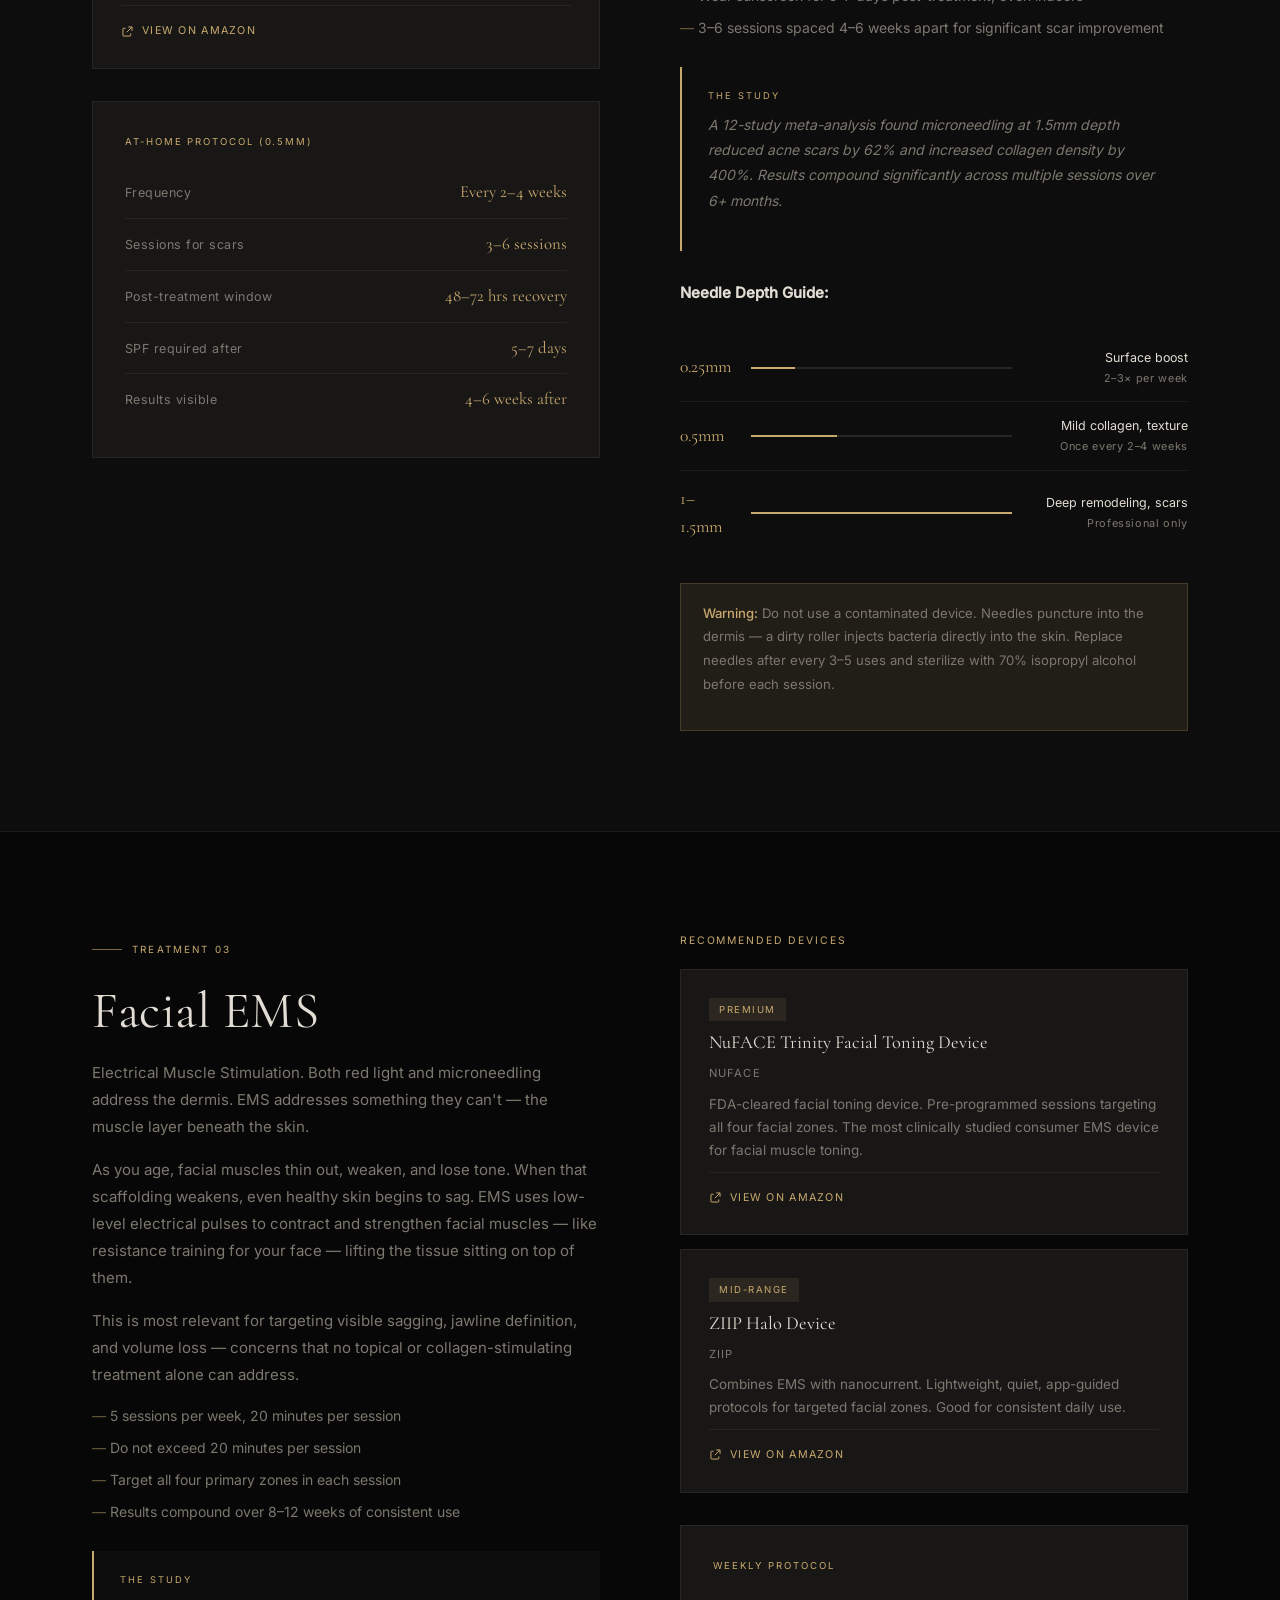
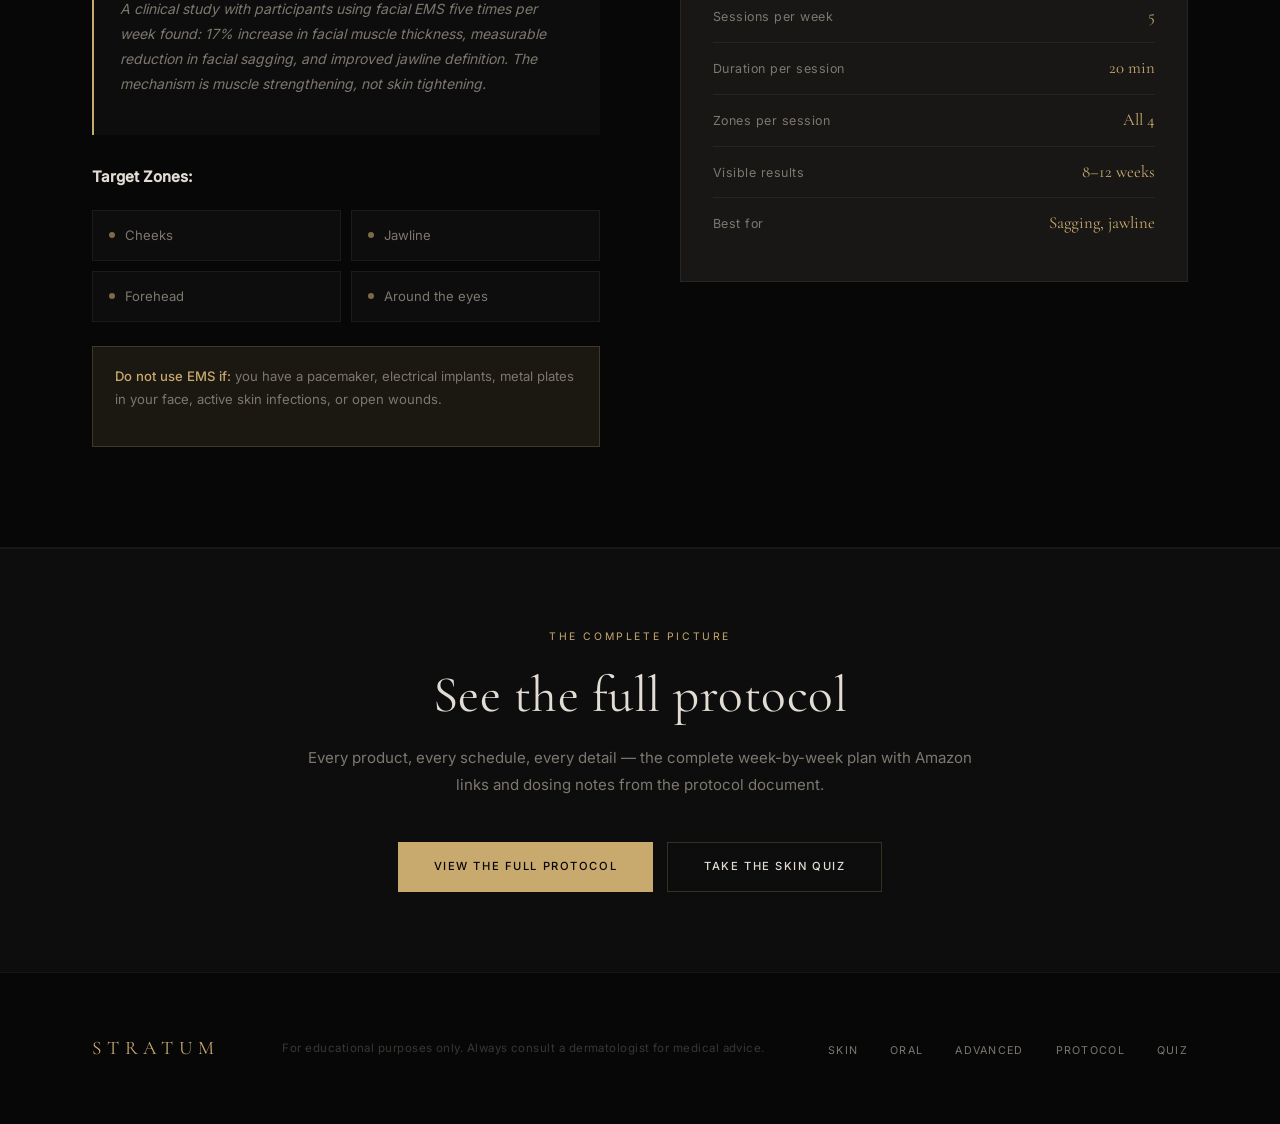
==== commit d2ef7f49: "Add oral routine — 5-step evidence-based oral health page New oral.html covers flossing sequence, to" ====
--- a/advanced.html
+++ b/advanced.html
@@ -173,7 +173,8 @@
   <nav class="nav" id="nav">
     <a href="index.html" class="nav-logo">Stratum</a>
     <ul class="nav-links">
-      <li><a href="surface.html">The Routine</a></li>
+      <li><a href="surface.html">Skin Routine</a></li>
+      <li><a href="oral.html">Oral Routine</a></li>
       <li><a href="advanced.html" class="active">Advanced</a></li>
       <li><a href="protocol.html">Protocol</a></li>
       <li><a href="quiz.html" class="nav-quiz">Start the Quiz</a></li>
@@ -463,7 +464,8 @@
         <a href="index.html" class="footer-logo">Stratum</a>
         <p class="footer-note">For educational purposes only. Always consult a dermatologist for medical advice.</p>
         <ul class="footer-links">
-          <li><a href="surface.html">Routine</a></li>
+          <li><a href="surface.html">Skin</a></li>
+          <li><a href="oral.html">Oral</a></li>
           <li><a href="advanced.html">Advanced</a></li>
           <li><a href="protocol.html">Protocol</a></li>
           <li><a href="quiz.html">Quiz</a></li>
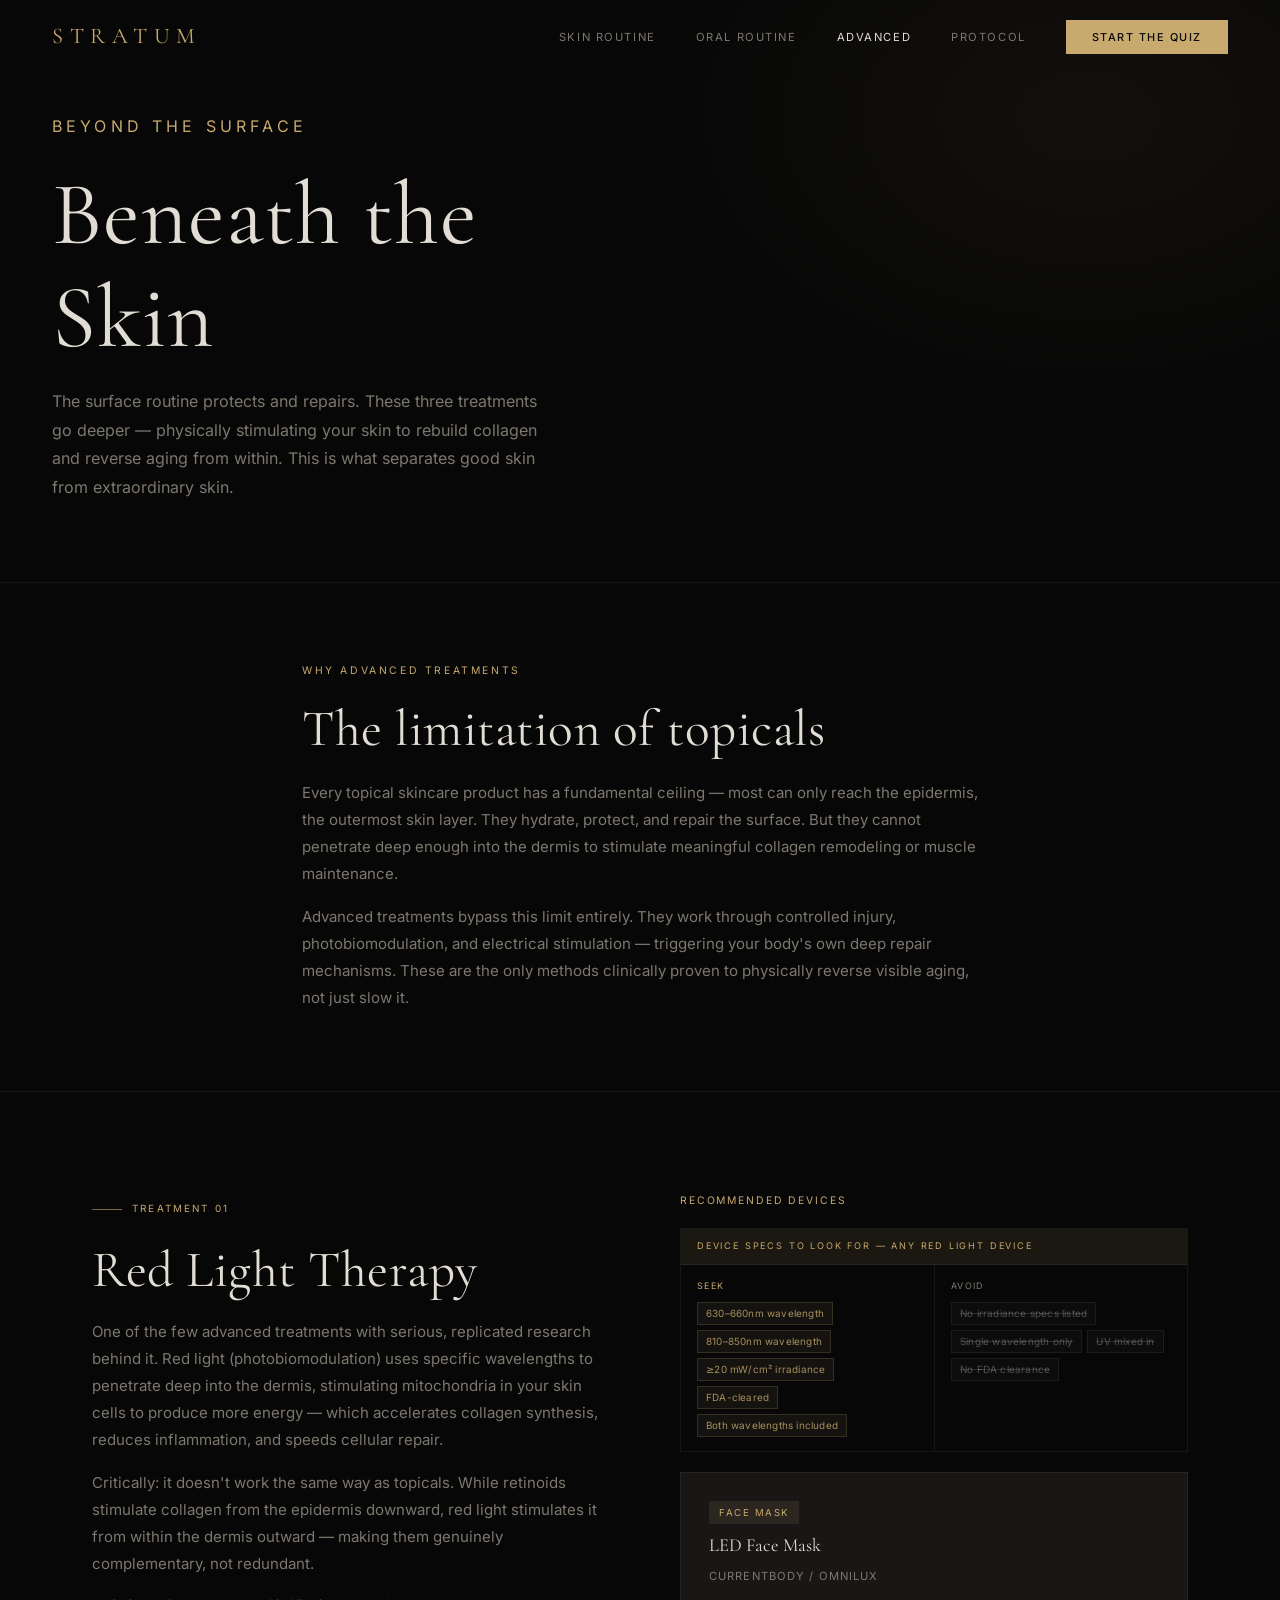
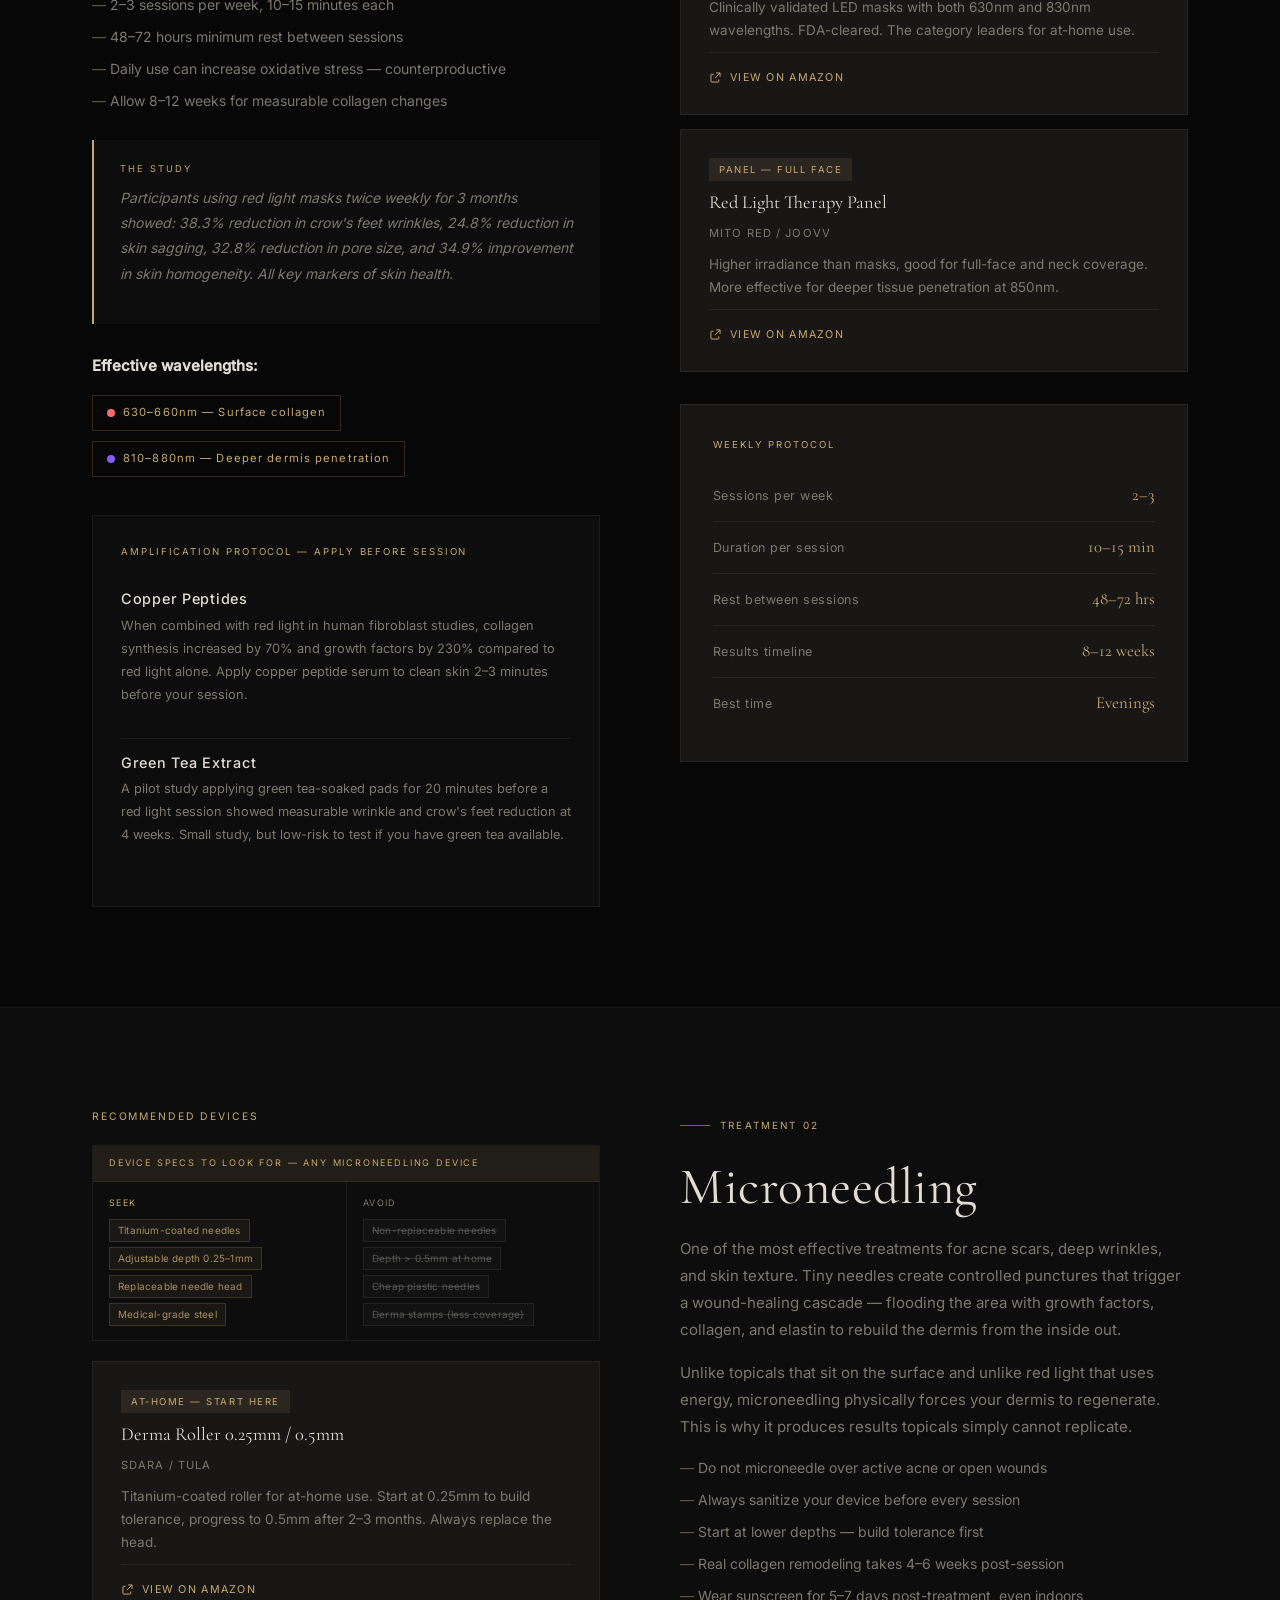
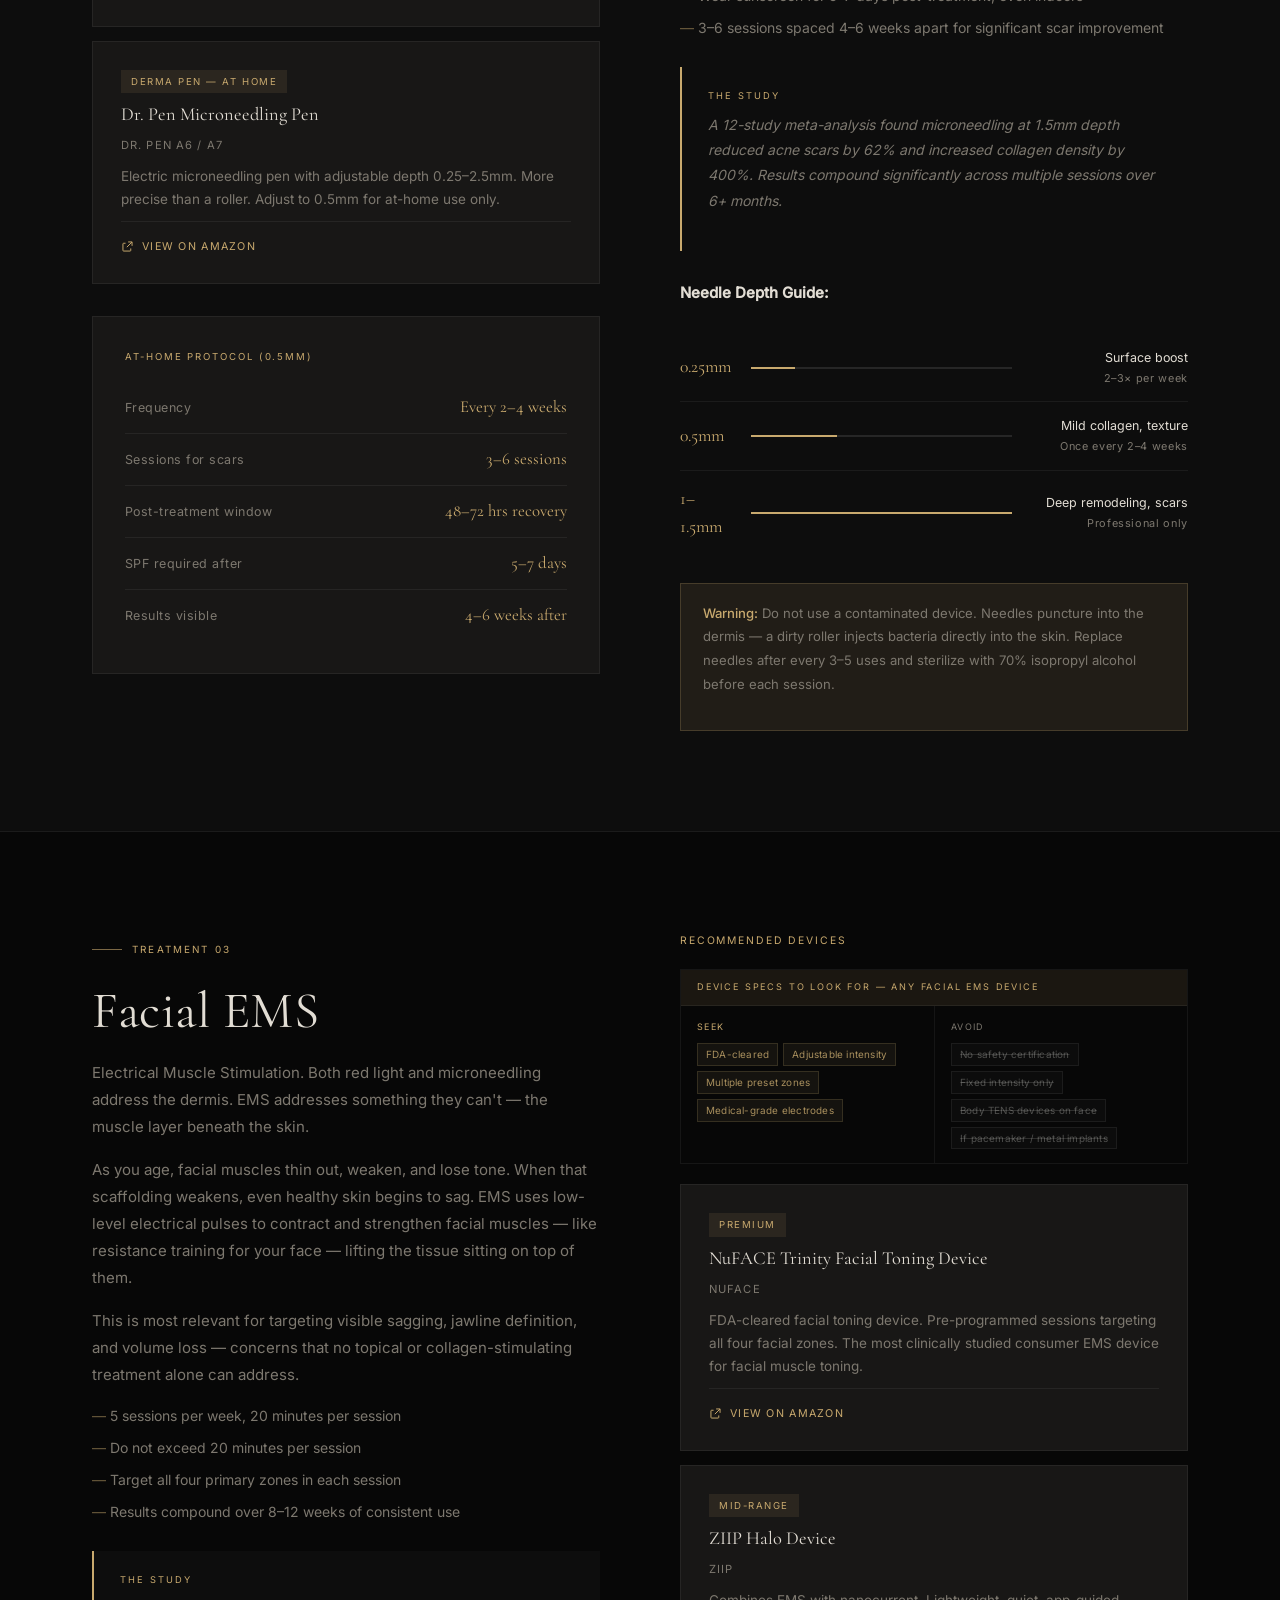
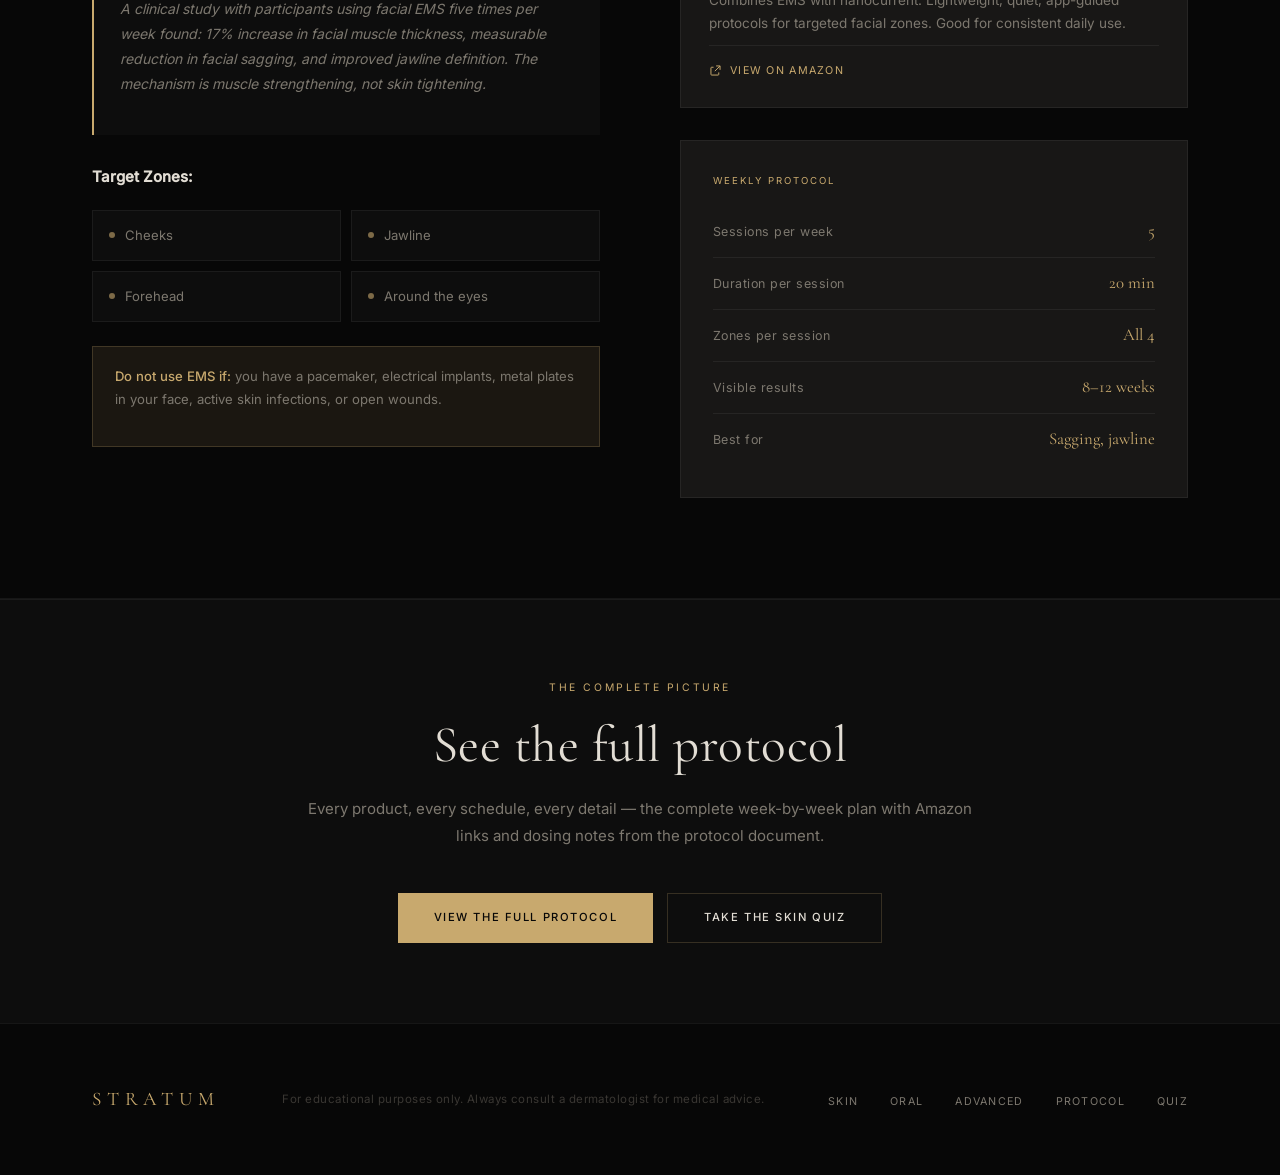
==== commit eaee98cd: "Add ingredient and device spec guides to all product sections Every product section now shows a two-" ====
--- a/advanced.html
+++ b/advanced.html
@@ -247,6 +247,30 @@
 
         <div>
           <p class="step-products-label">Recommended Devices</p>
+          <div class="ig-guide">
+            <div class="ig-guide-header">Device specs to look for — any red light device</div>
+            <div class="ig-guide-body">
+              <div class="ig-col ig-seek">
+                <span class="ig-col-label">Seek</span>
+                <div class="ig-tags">
+                  <span class="ig-tag">630–660nm wavelength</span>
+                  <span class="ig-tag">810–850nm wavelength</span>
+                  <span class="ig-tag">≥20 mW/cm² irradiance</span>
+                  <span class="ig-tag">FDA-cleared</span>
+                  <span class="ig-tag">Both wavelengths included</span>
+                </div>
+              </div>
+              <div class="ig-col ig-avoid">
+                <span class="ig-col-label">Avoid</span>
+                <div class="ig-tags">
+                  <span class="ig-tag">No irradiance specs listed</span>
+                  <span class="ig-tag">Single wavelength only</span>
+                  <span class="ig-tag">UV mixed in</span>
+                  <span class="ig-tag">No FDA clearance</span>
+                </div>
+              </div>
+            </div>
+          </div>
           <div style="display:flex;flex-direction:column;gap:14px;margin-bottom:32px;">
             <div class="product-card">
               <span class="product-tag">Face Mask</span>
@@ -339,6 +363,29 @@
 
         <div style="direction:ltr;">
           <p class="step-products-label">Recommended Devices</p>
+          <div class="ig-guide">
+            <div class="ig-guide-header">Device specs to look for — any microneedling device</div>
+            <div class="ig-guide-body">
+              <div class="ig-col ig-seek">
+                <span class="ig-col-label">Seek</span>
+                <div class="ig-tags">
+                  <span class="ig-tag">Titanium-coated needles</span>
+                  <span class="ig-tag">Adjustable depth 0.25–1mm</span>
+                  <span class="ig-tag">Replaceable needle head</span>
+                  <span class="ig-tag">Medical-grade steel</span>
+                </div>
+              </div>
+              <div class="ig-col ig-avoid">
+                <span class="ig-col-label">Avoid</span>
+                <div class="ig-tags">
+                  <span class="ig-tag">Non-replaceable needles</span>
+                  <span class="ig-tag">Depth &gt; 0.5mm at home</span>
+                  <span class="ig-tag">Cheap plastic needles</span>
+                  <span class="ig-tag">Derma stamps (less coverage)</span>
+                </div>
+              </div>
+            </div>
+          </div>
           <div style="display:flex;flex-direction:column;gap:14px;margin-bottom:32px;">
             <div class="product-card">
               <span class="product-tag">At-Home — Start Here</span>
@@ -410,6 +457,29 @@
 
         <div>
           <p class="step-products-label">Recommended Devices</p>
+          <div class="ig-guide">
+            <div class="ig-guide-header">Device specs to look for — any facial EMS device</div>
+            <div class="ig-guide-body">
+              <div class="ig-col ig-seek">
+                <span class="ig-col-label">Seek</span>
+                <div class="ig-tags">
+                  <span class="ig-tag">FDA-cleared</span>
+                  <span class="ig-tag">Adjustable intensity</span>
+                  <span class="ig-tag">Multiple preset zones</span>
+                  <span class="ig-tag">Medical-grade electrodes</span>
+                </div>
+              </div>
+              <div class="ig-col ig-avoid">
+                <span class="ig-col-label">Avoid</span>
+                <div class="ig-tags">
+                  <span class="ig-tag">No safety certification</span>
+                  <span class="ig-tag">Fixed intensity only</span>
+                  <span class="ig-tag">Body TENS devices on face</span>
+                  <span class="ig-tag">If pacemaker / metal implants</span>
+                </div>
+              </div>
+            </div>
+          </div>
           <div style="display:flex;flex-direction:column;gap:14px;margin-bottom:32px;">
             <div class="product-card">
               <span class="product-tag">Premium</span>
--- a/styles.css
+++ b/styles.css
@@ -238,6 +238,56 @@
 }
 .amazon-link:hover { color: var(--gold-light); gap: 14px; }
 .amazon-link svg { width: 13px; height: 13px; flex-shrink: 0; }
+
+/* ── Ingredient / Spec Guide ── */
+.ig-guide {
+  border: 1px solid var(--border);
+  margin-bottom: 20px;
+  overflow: hidden;
+}
+.ig-guide-header {
+  font-size: 0.57rem;
+  letter-spacing: 0.2em;
+  text-transform: uppercase;
+  color: var(--gold);
+  padding: 10px 16px;
+  border-bottom: 1px solid var(--border);
+  background: var(--gold-dim);
+}
+.ig-guide-body {
+  display: grid;
+  grid-template-columns: 1fr 1fr;
+}
+.ig-col { padding: 14px 16px; }
+.ig-col + .ig-col { border-left: 1px solid var(--border); }
+.ig-col-label {
+  font-size: 0.56rem;
+  letter-spacing: 0.14em;
+  text-transform: uppercase;
+  margin-bottom: 9px;
+  display: block;
+}
+.ig-seek .ig-col-label { color: var(--gold); }
+.ig-avoid .ig-col-label { color: var(--text-muted); }
+.ig-tags { display: flex; flex-wrap: wrap; gap: 5px; }
+.ig-tag {
+  font-size: 0.62rem;
+  padding: 3px 8px;
+  letter-spacing: 0.02em;
+  line-height: 1.5;
+}
+.ig-seek .ig-tag {
+  background: rgba(200,169,110,0.07);
+  border: 1px solid rgba(200,169,110,0.18);
+  color: rgba(200,169,110,0.82);
+}
+.ig-avoid .ig-tag {
+  background: rgba(240,237,232,0.02);
+  border: 1px solid rgba(240,237,232,0.07);
+  color: rgba(240,237,232,0.3);
+  text-decoration: line-through;
+  text-decoration-color: rgba(240,237,232,0.15);
+}
 
 /* ── Grids ── */
 .grid-3 { display: grid; grid-template-columns: repeat(3, 1fr); gap: 20px; }
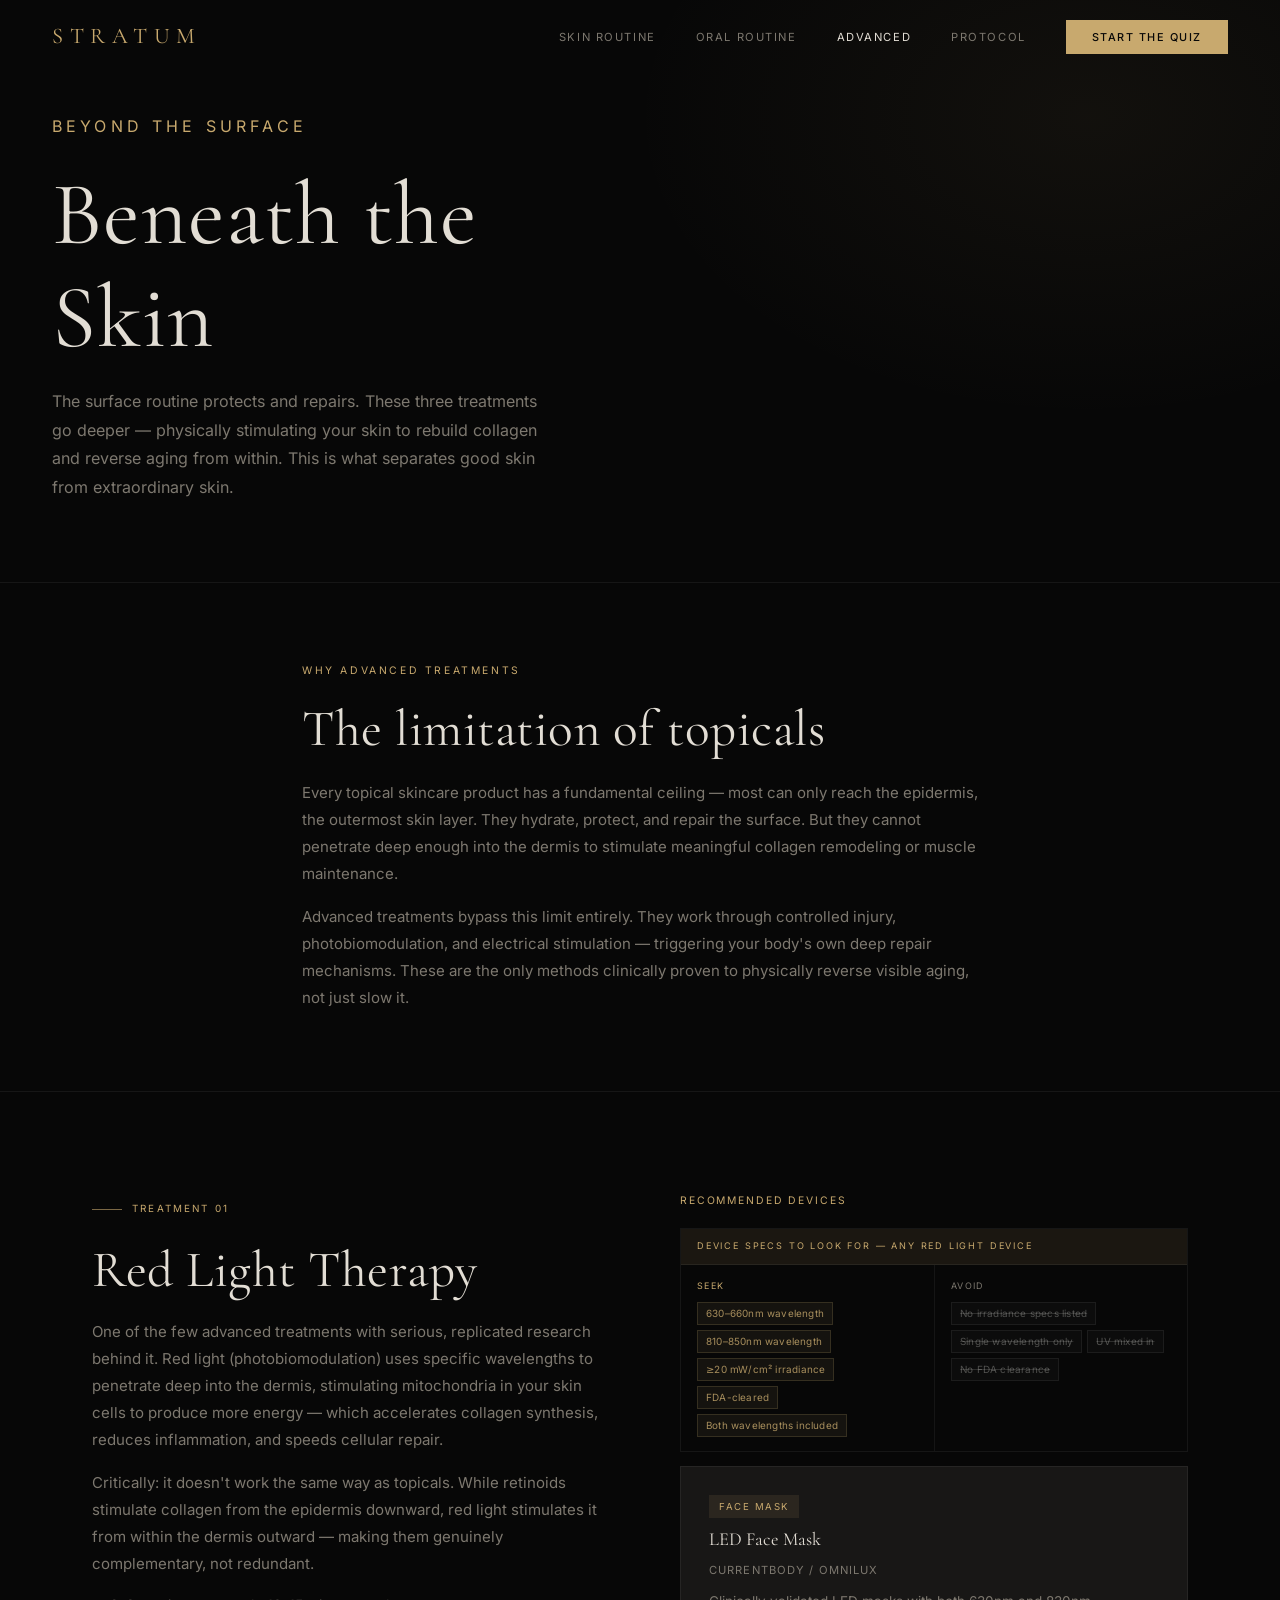
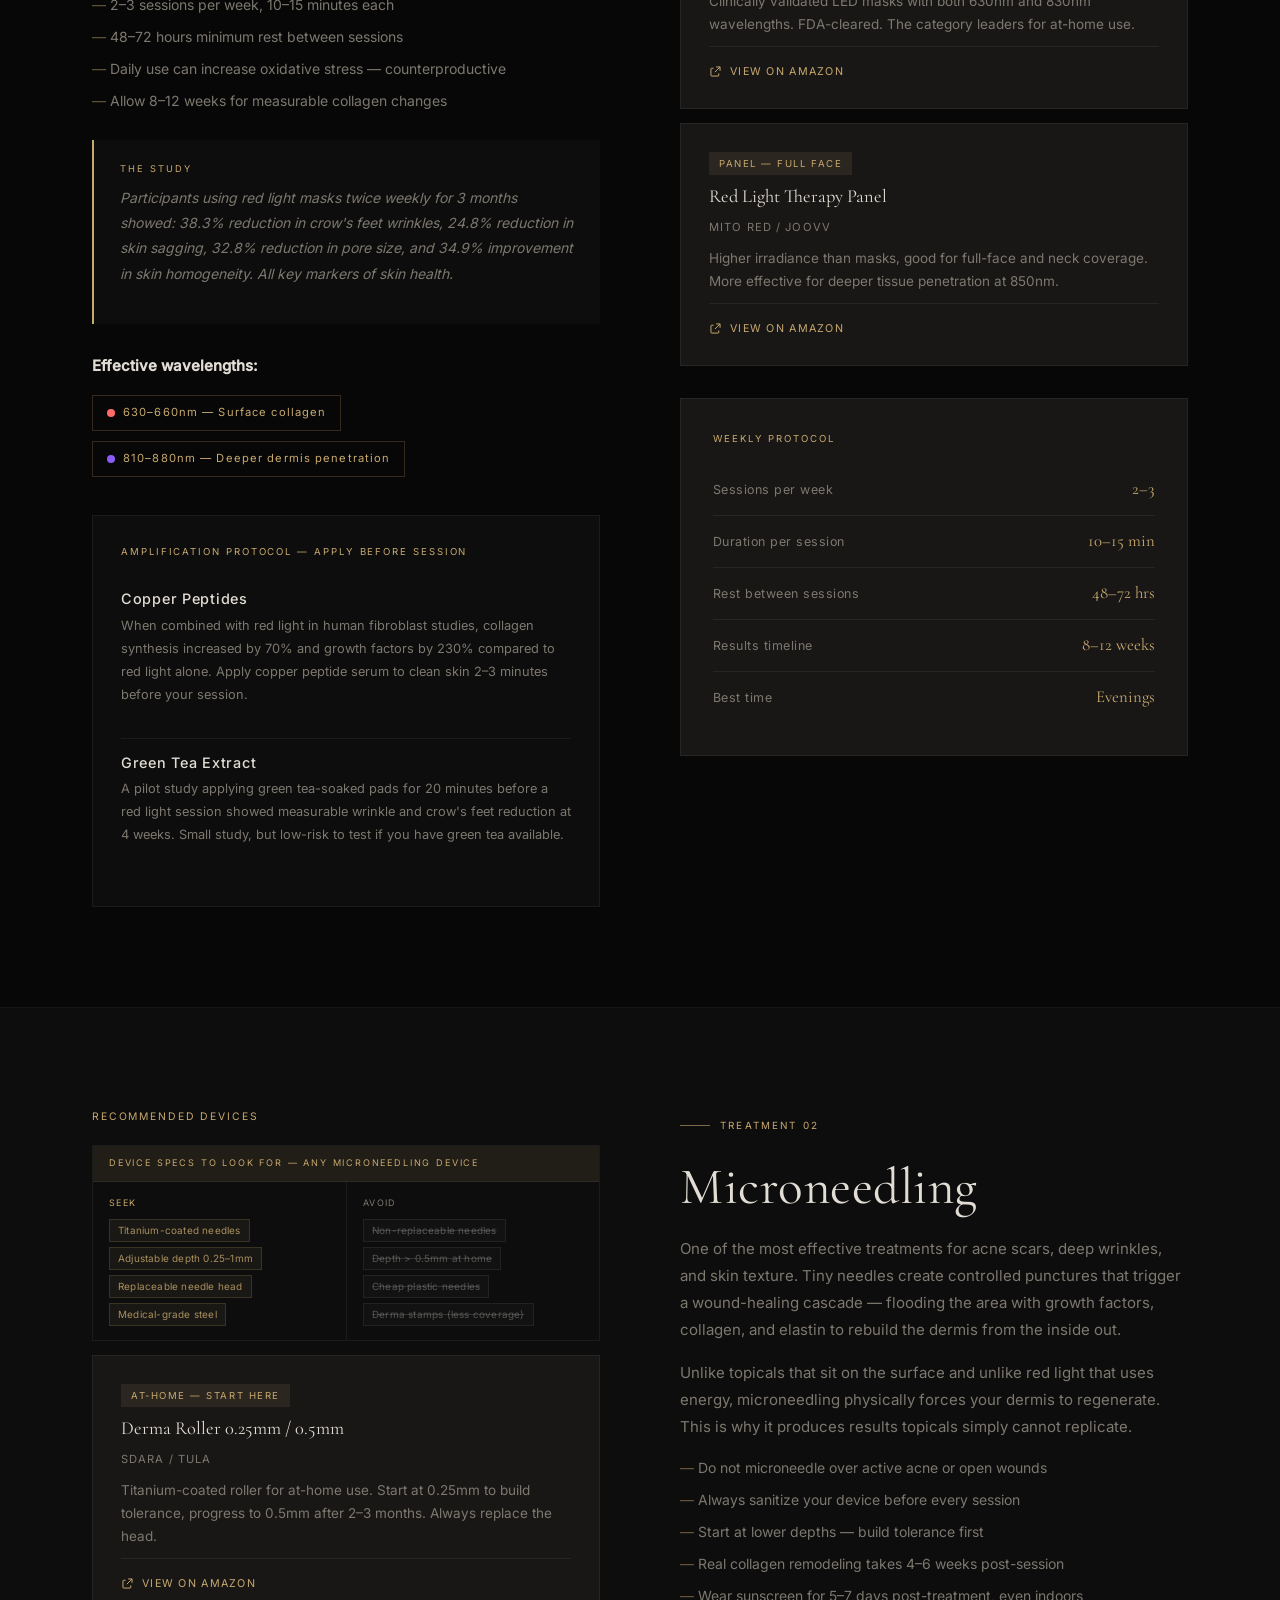
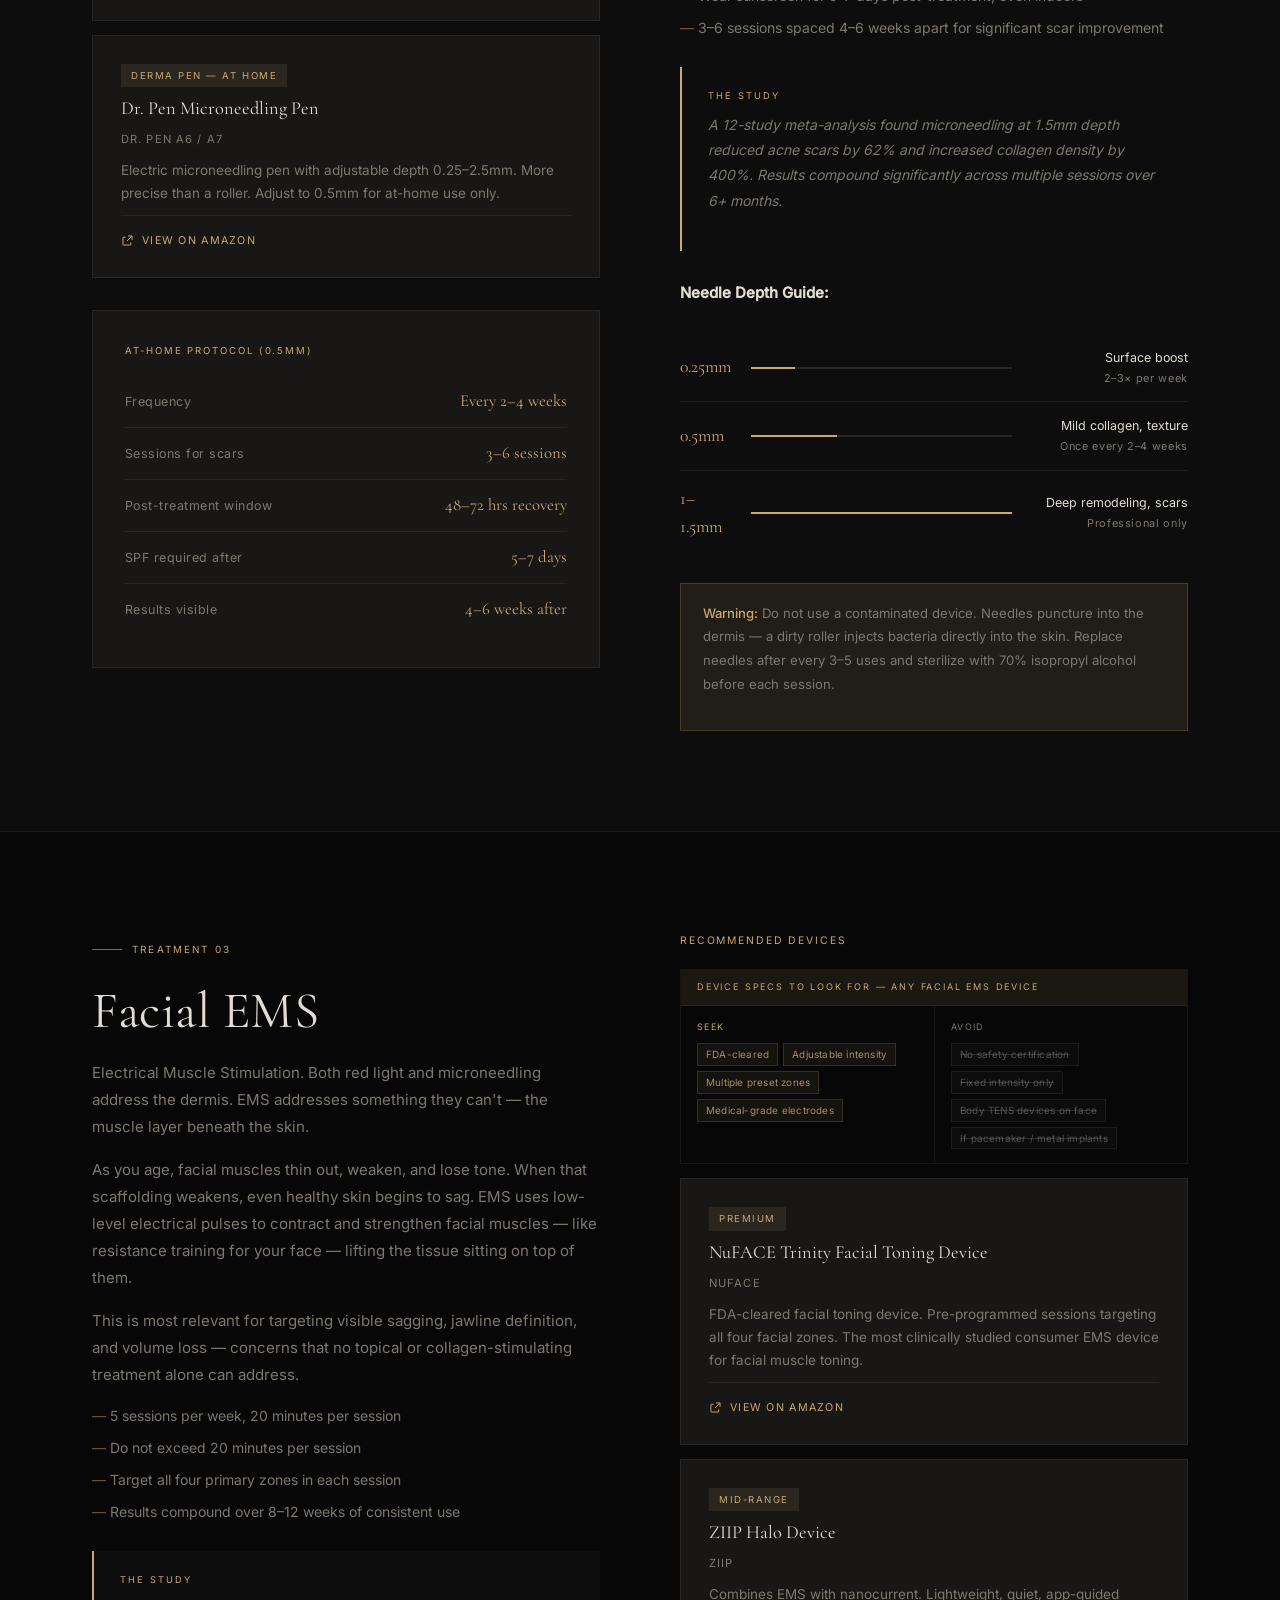
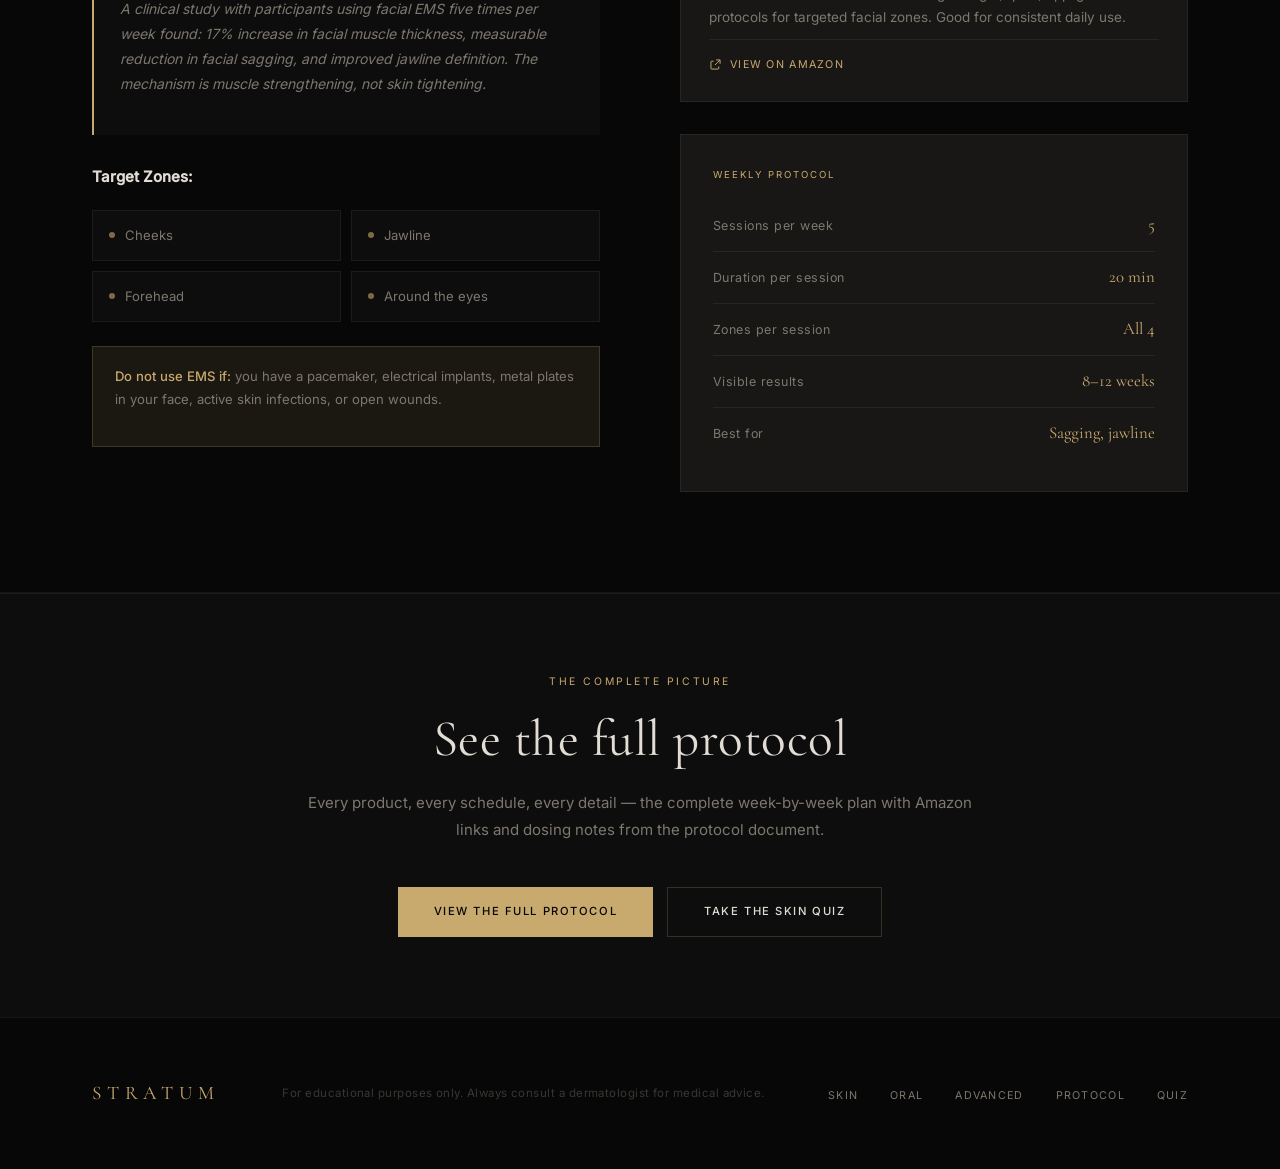
==== commit 9e47106f: "Fix ingredient guide placement and Amazon links across site - oral.html: move all 6 ig-guide boxes i" ====
--- a/advanced.html
+++ b/advanced.html
@@ -247,37 +247,37 @@
 
         <div>
           <p class="step-products-label">Recommended Devices</p>
-          <div class="ig-guide">
-            <div class="ig-guide-header">Device specs to look for — any red light device</div>
-            <div class="ig-guide-body">
-              <div class="ig-col ig-seek">
-                <span class="ig-col-label">Seek</span>
-                <div class="ig-tags">
-                  <span class="ig-tag">630–660nm wavelength</span>
-                  <span class="ig-tag">810–850nm wavelength</span>
-                  <span class="ig-tag">≥20 mW/cm² irradiance</span>
-                  <span class="ig-tag">FDA-cleared</span>
-                  <span class="ig-tag">Both wavelengths included</span>
+          <div style="display:flex;flex-direction:column;gap:14px;margin-bottom:32px;">
+            <div class="ig-guide" style="margin-bottom:0;">
+              <div class="ig-guide-header">Device specs to look for — any red light device</div>
+              <div class="ig-guide-body">
+                <div class="ig-col ig-seek">
+                  <span class="ig-col-label">Seek</span>
+                  <div class="ig-tags">
+                    <span class="ig-tag">630–660nm wavelength</span>
+                    <span class="ig-tag">810–850nm wavelength</span>
+                    <span class="ig-tag">≥20 mW/cm² irradiance</span>
+                    <span class="ig-tag">FDA-cleared</span>
+                    <span class="ig-tag">Both wavelengths included</span>
+                  </div>
+                </div>
+                <div class="ig-col ig-avoid">
+                  <span class="ig-col-label">Avoid</span>
+                  <div class="ig-tags">
+                    <span class="ig-tag">No irradiance specs listed</span>
+                    <span class="ig-tag">Single wavelength only</span>
+                    <span class="ig-tag">UV mixed in</span>
+                    <span class="ig-tag">No FDA clearance</span>
+                  </div>
                 </div>
               </div>
-              <div class="ig-col ig-avoid">
-                <span class="ig-col-label">Avoid</span>
-                <div class="ig-tags">
-                  <span class="ig-tag">No irradiance specs listed</span>
-                  <span class="ig-tag">Single wavelength only</span>
-                  <span class="ig-tag">UV mixed in</span>
-                  <span class="ig-tag">No FDA clearance</span>
-                </div>
-              </div>
-            </div>
-          </div>
-          <div style="display:flex;flex-direction:column;gap:14px;margin-bottom:32px;">
+            </div>
             <div class="product-card">
               <span class="product-tag">Face Mask</span>
               <div class="product-name">LED Face Mask</div>
               <div class="product-brand">CurrentBody / Omnilux</div>
               <p class="product-desc">Clinically validated LED masks with both 630nm and 830nm wavelengths. FDA-cleared. The category leaders for at-home use.</p>
-              <a href="https://amzn.to/3Mafp1Z" target="_blank" class="amazon-link">
+              <a href="https://www.amazon.com/s?k=CurrentBody+Skin+LED+Face+Mask" target="_blank" class="amazon-link">
                 <svg viewBox="0 0 20 20" fill="none" stroke="currentColor" stroke-width="1.5"><path d="M11 3H17V9M17 3L9 11M7 5H4a1 1 0 00-1 1v10a1 1 0 001 1h10a1 1 0 001-1v-3"/></svg>
                 View on Amazon
               </a>
@@ -287,7 +287,7 @@
               <div class="product-name">Red Light Therapy Panel</div>
               <div class="product-brand">Mito Red / Joovv</div>
               <p class="product-desc">Higher irradiance than masks, good for full-face and neck coverage. More effective for deeper tissue penetration at 850nm.</p>
-              <a href="https://amzn.to/3Mafp1Z" target="_blank" class="amazon-link">
+              <a href="https://www.amazon.com/s?k=Joovv+red+light+therapy+panel" target="_blank" class="amazon-link">
                 <svg viewBox="0 0 20 20" fill="none" stroke="currentColor" stroke-width="1.5"><path d="M11 3H17V9M17 3L9 11M7 5H4a1 1 0 00-1 1v10a1 1 0 001 1h10a1 1 0 001-1v-3"/></svg>
                 View on Amazon
               </a>
@@ -363,36 +363,36 @@
 
         <div style="direction:ltr;">
           <p class="step-products-label">Recommended Devices</p>
-          <div class="ig-guide">
-            <div class="ig-guide-header">Device specs to look for — any microneedling device</div>
-            <div class="ig-guide-body">
-              <div class="ig-col ig-seek">
-                <span class="ig-col-label">Seek</span>
-                <div class="ig-tags">
-                  <span class="ig-tag">Titanium-coated needles</span>
-                  <span class="ig-tag">Adjustable depth 0.25–1mm</span>
-                  <span class="ig-tag">Replaceable needle head</span>
-                  <span class="ig-tag">Medical-grade steel</span>
+          <div style="display:flex;flex-direction:column;gap:14px;margin-bottom:32px;">
+            <div class="ig-guide" style="margin-bottom:0;">
+              <div class="ig-guide-header">Device specs to look for — any microneedling device</div>
+              <div class="ig-guide-body">
+                <div class="ig-col ig-seek">
+                  <span class="ig-col-label">Seek</span>
+                  <div class="ig-tags">
+                    <span class="ig-tag">Titanium-coated needles</span>
+                    <span class="ig-tag">Adjustable depth 0.25–1mm</span>
+                    <span class="ig-tag">Replaceable needle head</span>
+                    <span class="ig-tag">Medical-grade steel</span>
+                  </div>
+                </div>
+                <div class="ig-col ig-avoid">
+                  <span class="ig-col-label">Avoid</span>
+                  <div class="ig-tags">
+                    <span class="ig-tag">Non-replaceable needles</span>
+                    <span class="ig-tag">Depth &gt; 0.5mm at home</span>
+                    <span class="ig-tag">Cheap plastic needles</span>
+                    <span class="ig-tag">Derma stamps (less coverage)</span>
+                  </div>
                 </div>
               </div>
-              <div class="ig-col ig-avoid">
-                <span class="ig-col-label">Avoid</span>
-                <div class="ig-tags">
-                  <span class="ig-tag">Non-replaceable needles</span>
-                  <span class="ig-tag">Depth &gt; 0.5mm at home</span>
-                  <span class="ig-tag">Cheap plastic needles</span>
-                  <span class="ig-tag">Derma stamps (less coverage)</span>
-                </div>
-              </div>
-            </div>
-          </div>
-          <div style="display:flex;flex-direction:column;gap:14px;margin-bottom:32px;">
+            </div>
             <div class="product-card">
               <span class="product-tag">At-Home — Start Here</span>
               <div class="product-name">Derma Roller 0.25mm / 0.5mm</div>
               <div class="product-brand">Sdara / Tula</div>
               <p class="product-desc">Titanium-coated roller for at-home use. Start at 0.25mm to build tolerance, progress to 0.5mm after 2–3 months. Always replace the head.</p>
-              <a href="https://amzn.to/4rAAYHT" target="_blank" class="amazon-link">
+              <a href="https://www.amazon.com/s?k=Sdara+derma+roller+0.5mm+titanium" target="_blank" class="amazon-link">
                 <svg viewBox="0 0 20 20" fill="none" stroke="currentColor" stroke-width="1.5"><path d="M11 3H17V9M17 3L9 11M7 5H4a1 1 0 00-1 1v10a1 1 0 001 1h10a1 1 0 001-1v-3"/></svg>
                 View on Amazon
               </a>
@@ -402,7 +402,7 @@
               <div class="product-name">Dr. Pen Microneedling Pen</div>
               <div class="product-brand">Dr. Pen A6 / A7</div>
               <p class="product-desc">Electric microneedling pen with adjustable depth 0.25–2.5mm. More precise than a roller. Adjust to 0.5mm for at-home use only.</p>
-              <a href="https://amzn.to/4rAAYHT" target="_blank" class="amazon-link">
+              <a href="https://www.amazon.com/s?k=Dr.+Pen+A7+microneedling+pen" target="_blank" class="amazon-link">
                 <svg viewBox="0 0 20 20" fill="none" stroke="currentColor" stroke-width="1.5"><path d="M11 3H17V9M17 3L9 11M7 5H4a1 1 0 00-1 1v10a1 1 0 001 1h10a1 1 0 001-1v-3"/></svg>
                 View on Amazon
               </a>
@@ -457,36 +457,36 @@
 
         <div>
           <p class="step-products-label">Recommended Devices</p>
-          <div class="ig-guide">
-            <div class="ig-guide-header">Device specs to look for — any facial EMS device</div>
-            <div class="ig-guide-body">
-              <div class="ig-col ig-seek">
-                <span class="ig-col-label">Seek</span>
-                <div class="ig-tags">
-                  <span class="ig-tag">FDA-cleared</span>
-                  <span class="ig-tag">Adjustable intensity</span>
-                  <span class="ig-tag">Multiple preset zones</span>
-                  <span class="ig-tag">Medical-grade electrodes</span>
+          <div style="display:flex;flex-direction:column;gap:14px;margin-bottom:32px;">
+            <div class="ig-guide" style="margin-bottom:0;">
+              <div class="ig-guide-header">Device specs to look for — any facial EMS device</div>
+              <div class="ig-guide-body">
+                <div class="ig-col ig-seek">
+                  <span class="ig-col-label">Seek</span>
+                  <div class="ig-tags">
+                    <span class="ig-tag">FDA-cleared</span>
+                    <span class="ig-tag">Adjustable intensity</span>
+                    <span class="ig-tag">Multiple preset zones</span>
+                    <span class="ig-tag">Medical-grade electrodes</span>
+                  </div>
+                </div>
+                <div class="ig-col ig-avoid">
+                  <span class="ig-col-label">Avoid</span>
+                  <div class="ig-tags">
+                    <span class="ig-tag">No safety certification</span>
+                    <span class="ig-tag">Fixed intensity only</span>
+                    <span class="ig-tag">Body TENS devices on face</span>
+                    <span class="ig-tag">If pacemaker / metal implants</span>
+                  </div>
                 </div>
               </div>
-              <div class="ig-col ig-avoid">
-                <span class="ig-col-label">Avoid</span>
-                <div class="ig-tags">
-                  <span class="ig-tag">No safety certification</span>
-                  <span class="ig-tag">Fixed intensity only</span>
-                  <span class="ig-tag">Body TENS devices on face</span>
-                  <span class="ig-tag">If pacemaker / metal implants</span>
-                </div>
-              </div>
-            </div>
-          </div>
-          <div style="display:flex;flex-direction:column;gap:14px;margin-bottom:32px;">
+            </div>
             <div class="product-card">
               <span class="product-tag">Premium</span>
               <div class="product-name">NuFACE Trinity Facial Toning Device</div>
               <div class="product-brand">NuFACE</div>
               <p class="product-desc">FDA-cleared facial toning device. Pre-programmed sessions targeting all four facial zones. The most clinically studied consumer EMS device for facial muscle toning.</p>
-              <a href="https://amzn.to/4rAAYHT" target="_blank" class="amazon-link">
+              <a href="https://www.amazon.com/s?k=NuFACE+Trinity+facial+toning+device" target="_blank" class="amazon-link">
                 <svg viewBox="0 0 20 20" fill="none" stroke="currentColor" stroke-width="1.5"><path d="M11 3H17V9M17 3L9 11M7 5H4a1 1 0 00-1 1v10a1 1 0 001 1h10a1 1 0 001-1v-3"/></svg>
                 View on Amazon
               </a>
@@ -496,7 +496,7 @@
               <div class="product-name">ZIIP Halo Device</div>
               <div class="product-brand">ZIIP</div>
               <p class="product-desc">Combines EMS with nanocurrent. Lightweight, quiet, app-guided protocols for targeted facial zones. Good for consistent daily use.</p>
-              <a href="https://amzn.to/4rAAYHT" target="_blank" class="amazon-link">
+              <a href="https://www.amazon.com/s?k=ZIIP+Halo+nanocurrent+device" target="_blank" class="amazon-link">
                 <svg viewBox="0 0 20 20" fill="none" stroke="currentColor" stroke-width="1.5"><path d="M11 3H17V9M17 3L9 11M7 5H4a1 1 0 00-1 1v10a1 1 0 001 1h10a1 1 0 001-1v-3"/></svg>
                 View on Amazon
               </a>
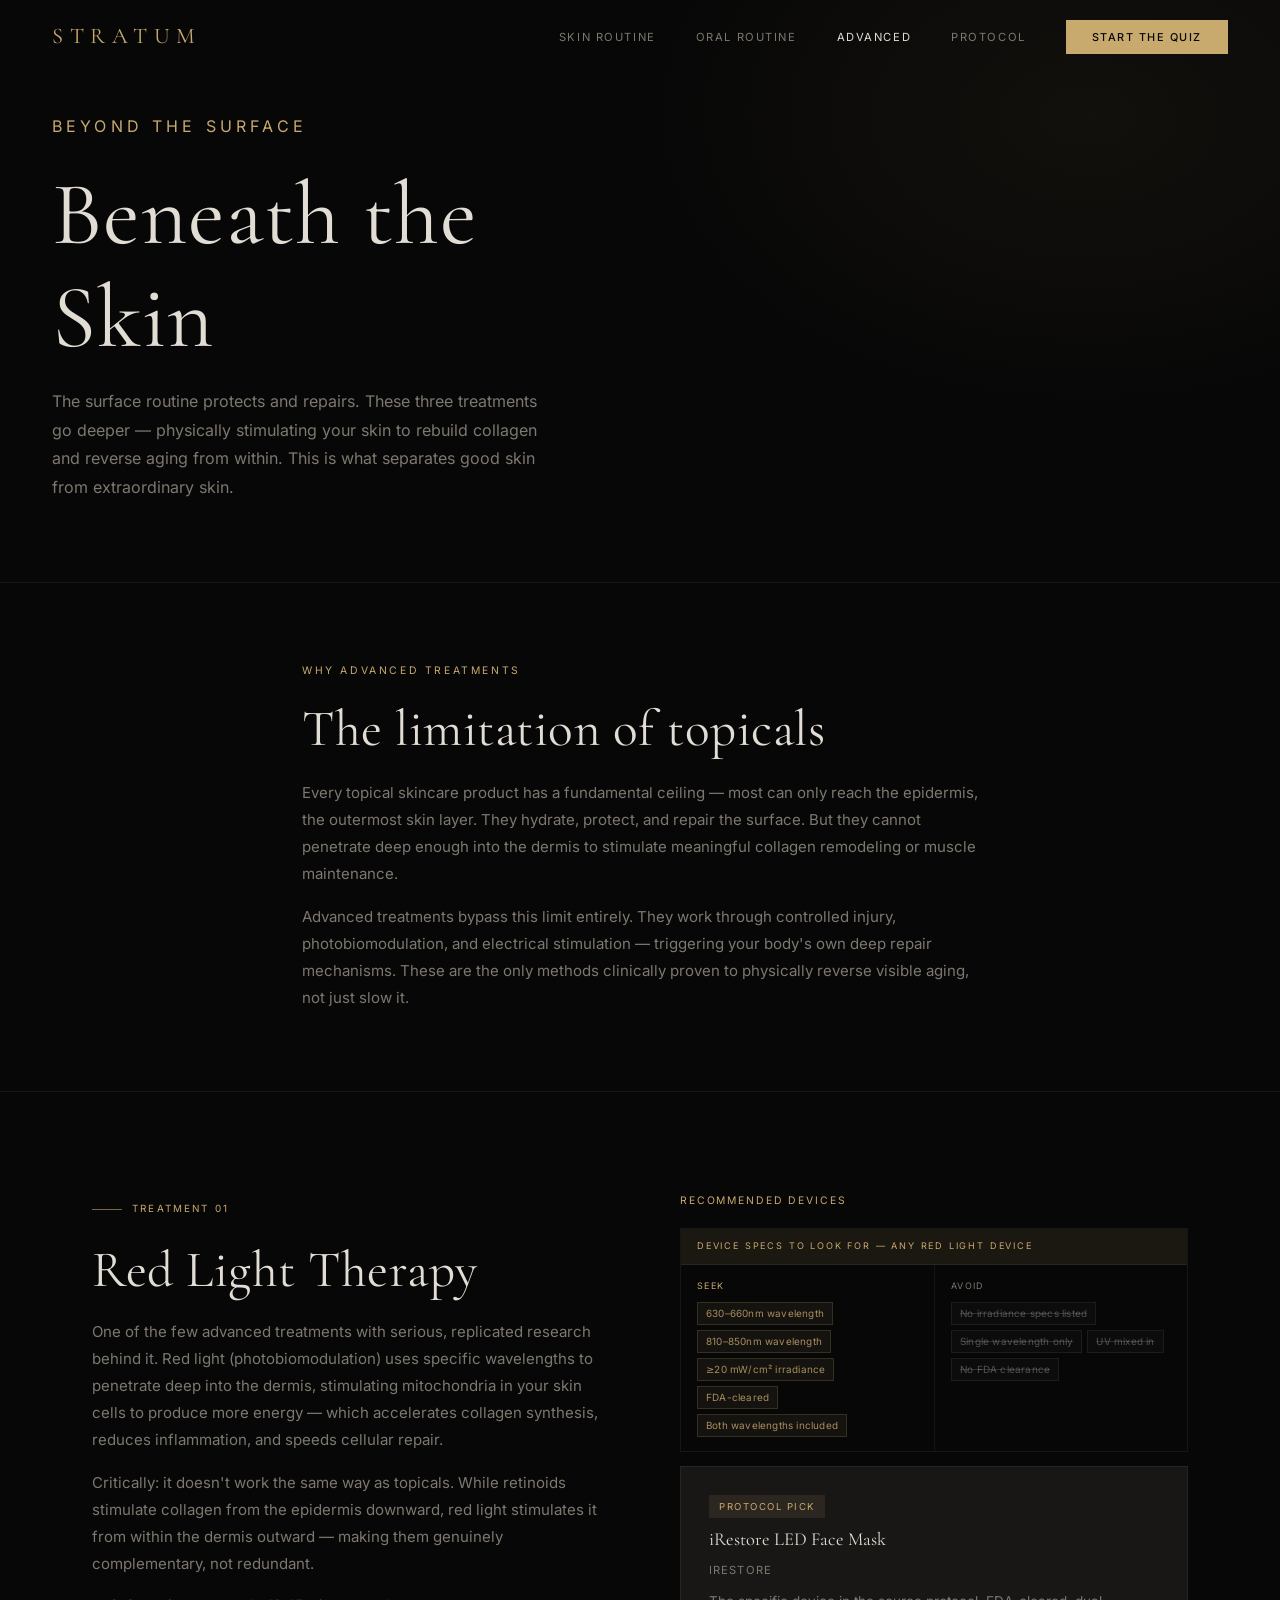
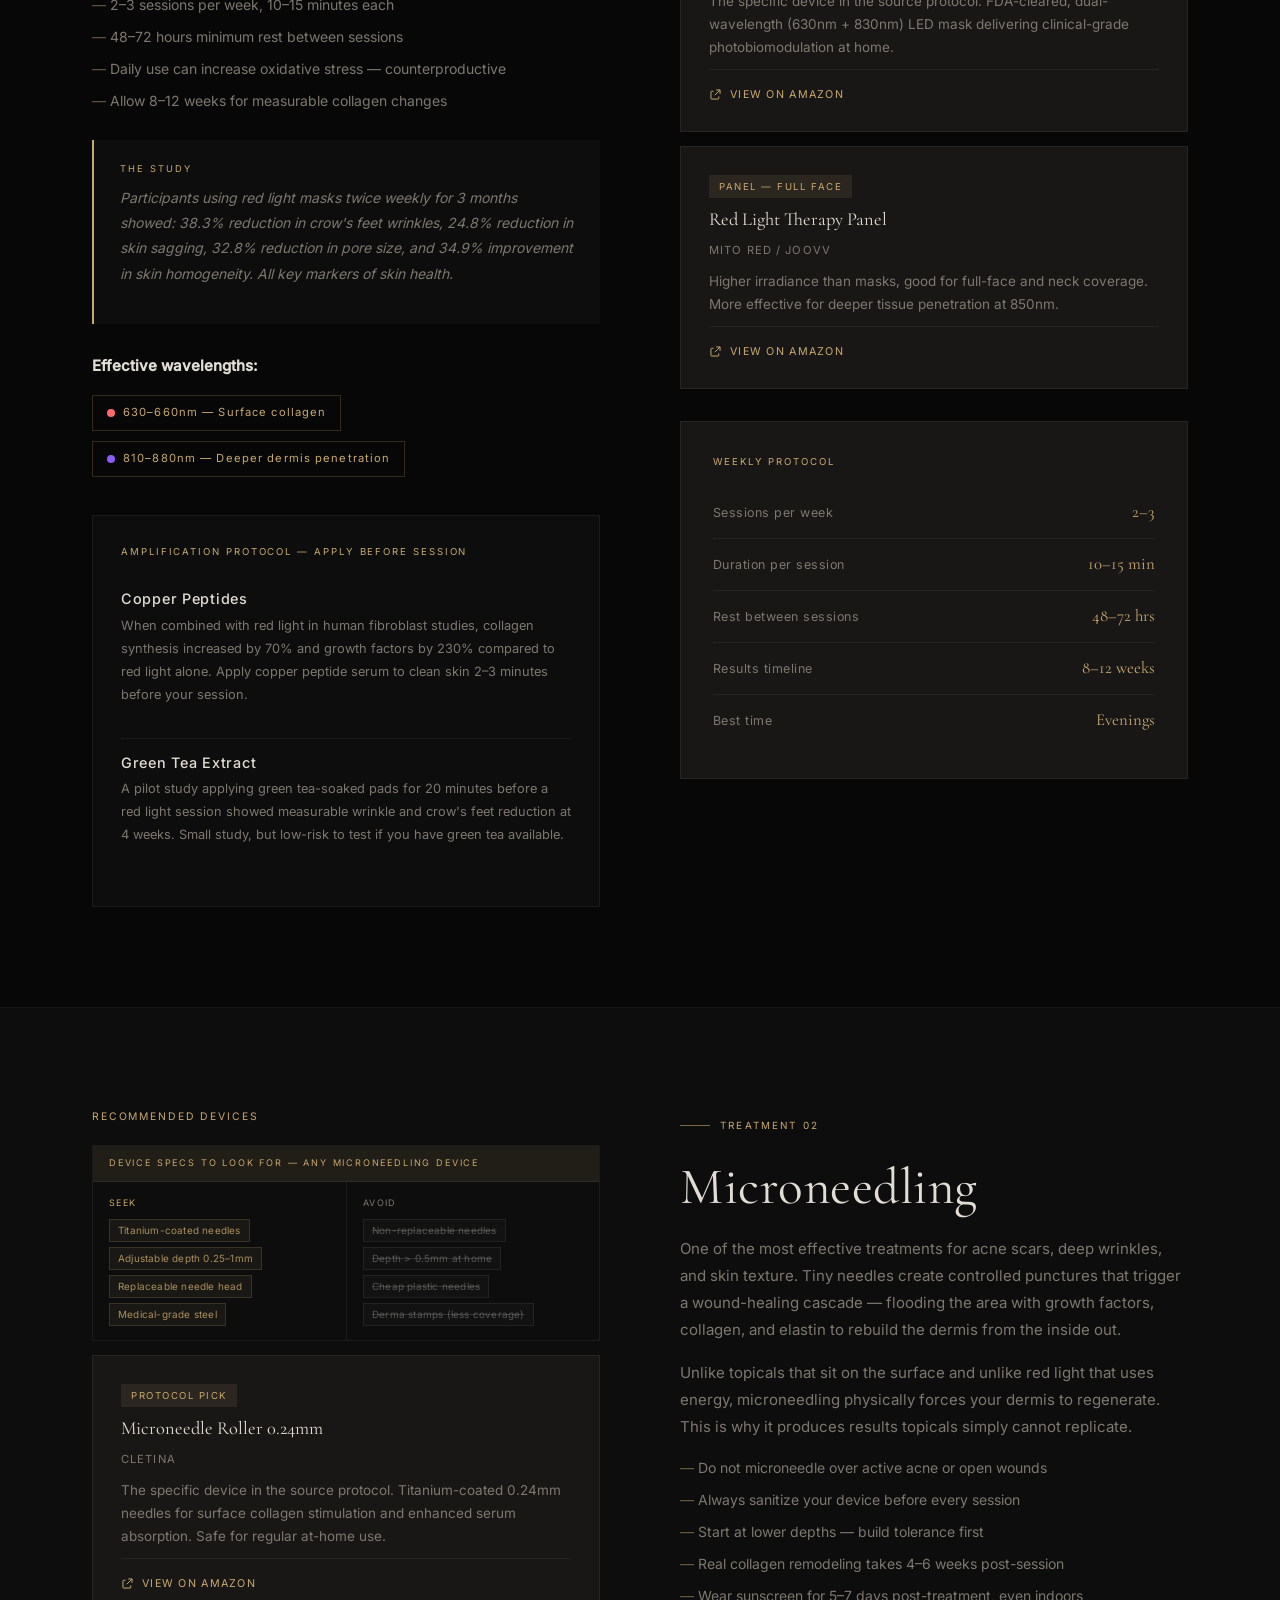
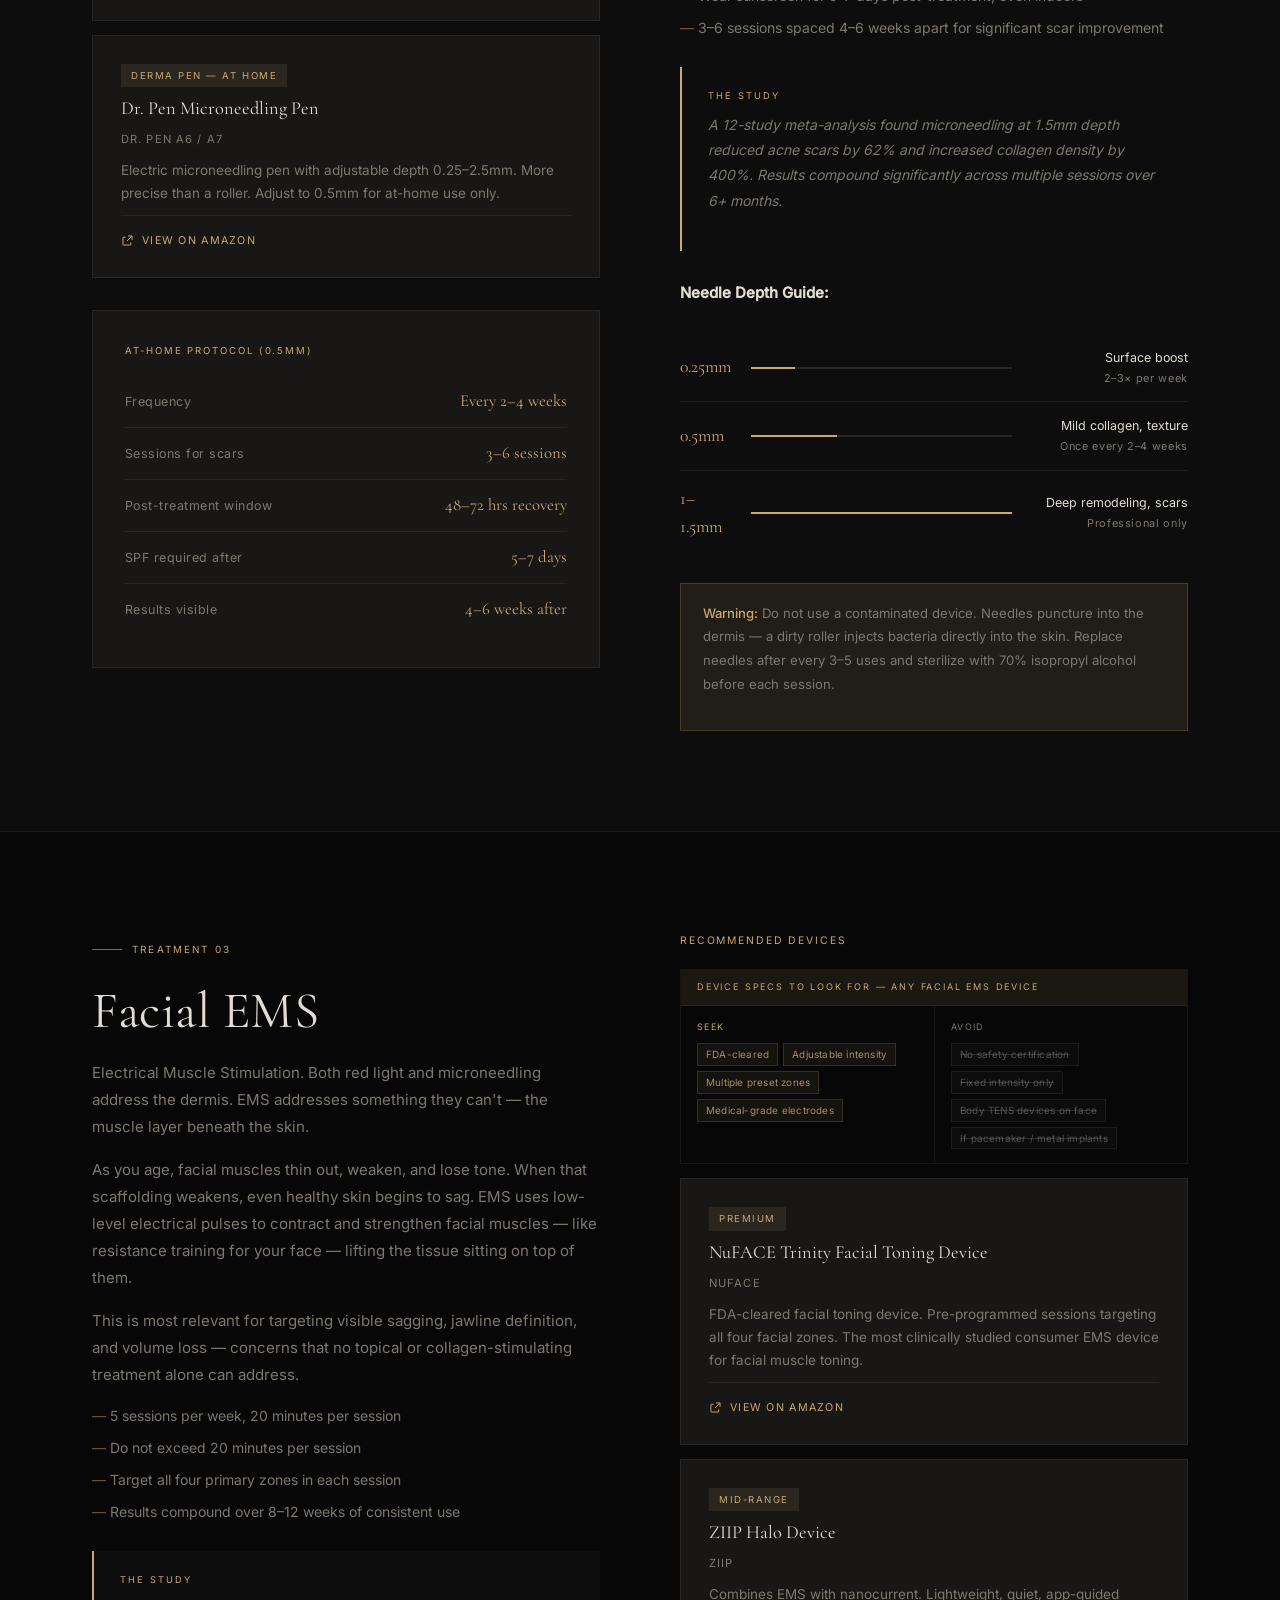
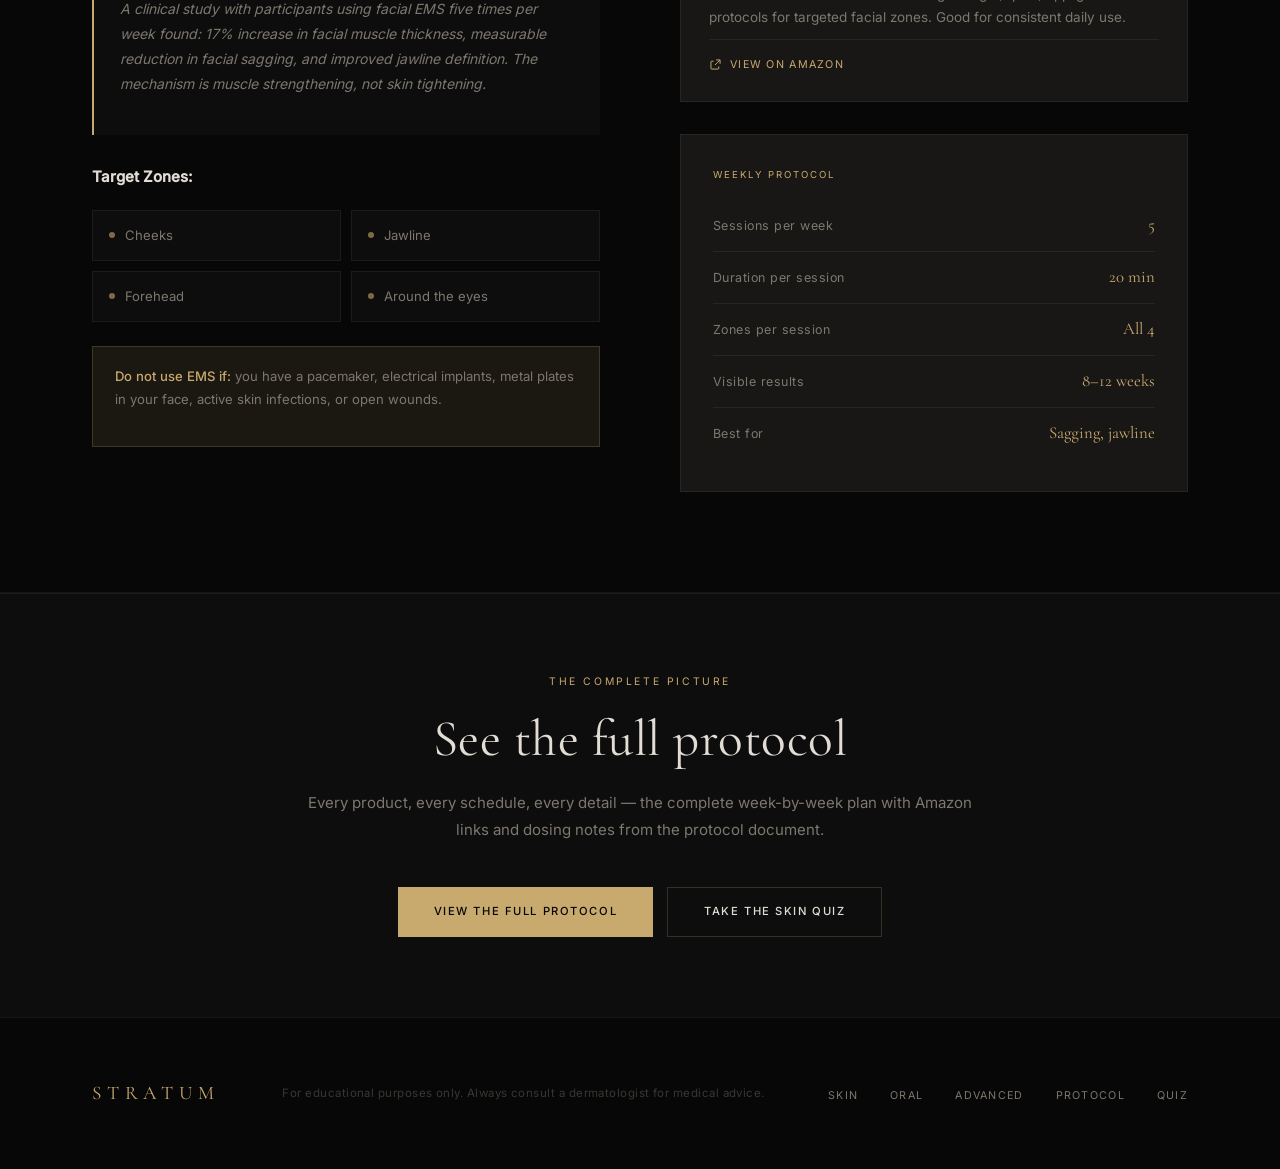
==== commit bca0fafb: "Update products to match PDF source and fix remaining broken links - advanced.html: rename red light" ====
--- a/advanced.html
+++ b/advanced.html
@@ -273,11 +273,11 @@
               </div>
             </div>
             <div class="product-card">
-              <span class="product-tag">Face Mask</span>
-              <div class="product-name">LED Face Mask</div>
-              <div class="product-brand">CurrentBody / Omnilux</div>
-              <p class="product-desc">Clinically validated LED masks with both 630nm and 830nm wavelengths. FDA-cleared. The category leaders for at-home use.</p>
-              <a href="https://www.amazon.com/s?k=CurrentBody+Skin+LED+Face+Mask" target="_blank" class="amazon-link">
+              <span class="product-tag">Protocol Pick</span>
+              <div class="product-name">iRestore LED Face Mask</div>
+              <div class="product-brand">iRestore</div>
+              <p class="product-desc">The specific device in the source protocol. FDA-cleared, dual-wavelength (630nm + 830nm) LED mask delivering clinical-grade photobiomodulation at home.</p>
+              <a href="https://www.amazon.com/s?k=iRestore+LED+face+mask" target="_blank" class="amazon-link">
                 <svg viewBox="0 0 20 20" fill="none" stroke="currentColor" stroke-width="1.5"><path d="M11 3H17V9M17 3L9 11M7 5H4a1 1 0 00-1 1v10a1 1 0 001 1h10a1 1 0 001-1v-3"/></svg>
                 View on Amazon
               </a>
@@ -388,11 +388,11 @@
               </div>
             </div>
             <div class="product-card">
-              <span class="product-tag">At-Home — Start Here</span>
-              <div class="product-name">Derma Roller 0.25mm / 0.5mm</div>
-              <div class="product-brand">Sdara / Tula</div>
-              <p class="product-desc">Titanium-coated roller for at-home use. Start at 0.25mm to build tolerance, progress to 0.5mm after 2–3 months. Always replace the head.</p>
-              <a href="https://www.amazon.com/s?k=Sdara+derma+roller+0.5mm+titanium" target="_blank" class="amazon-link">
+              <span class="product-tag">Protocol Pick</span>
+              <div class="product-name">Microneedle Roller 0.24mm</div>
+              <div class="product-brand">Cletina</div>
+              <p class="product-desc">The specific device in the source protocol. Titanium-coated 0.24mm needles for surface collagen stimulation and enhanced serum absorption. Safe for regular at-home use.</p>
+              <a href="https://www.amazon.com/s?k=Cletina+microneedle+roller+0.24mm" target="_blank" class="amazon-link">
                 <svg viewBox="0 0 20 20" fill="none" stroke="currentColor" stroke-width="1.5"><path d="M11 3H17V9M17 3L9 11M7 5H4a1 1 0 00-1 1v10a1 1 0 001 1h10a1 1 0 001-1v-3"/></svg>
                 View on Amazon
               </a>
